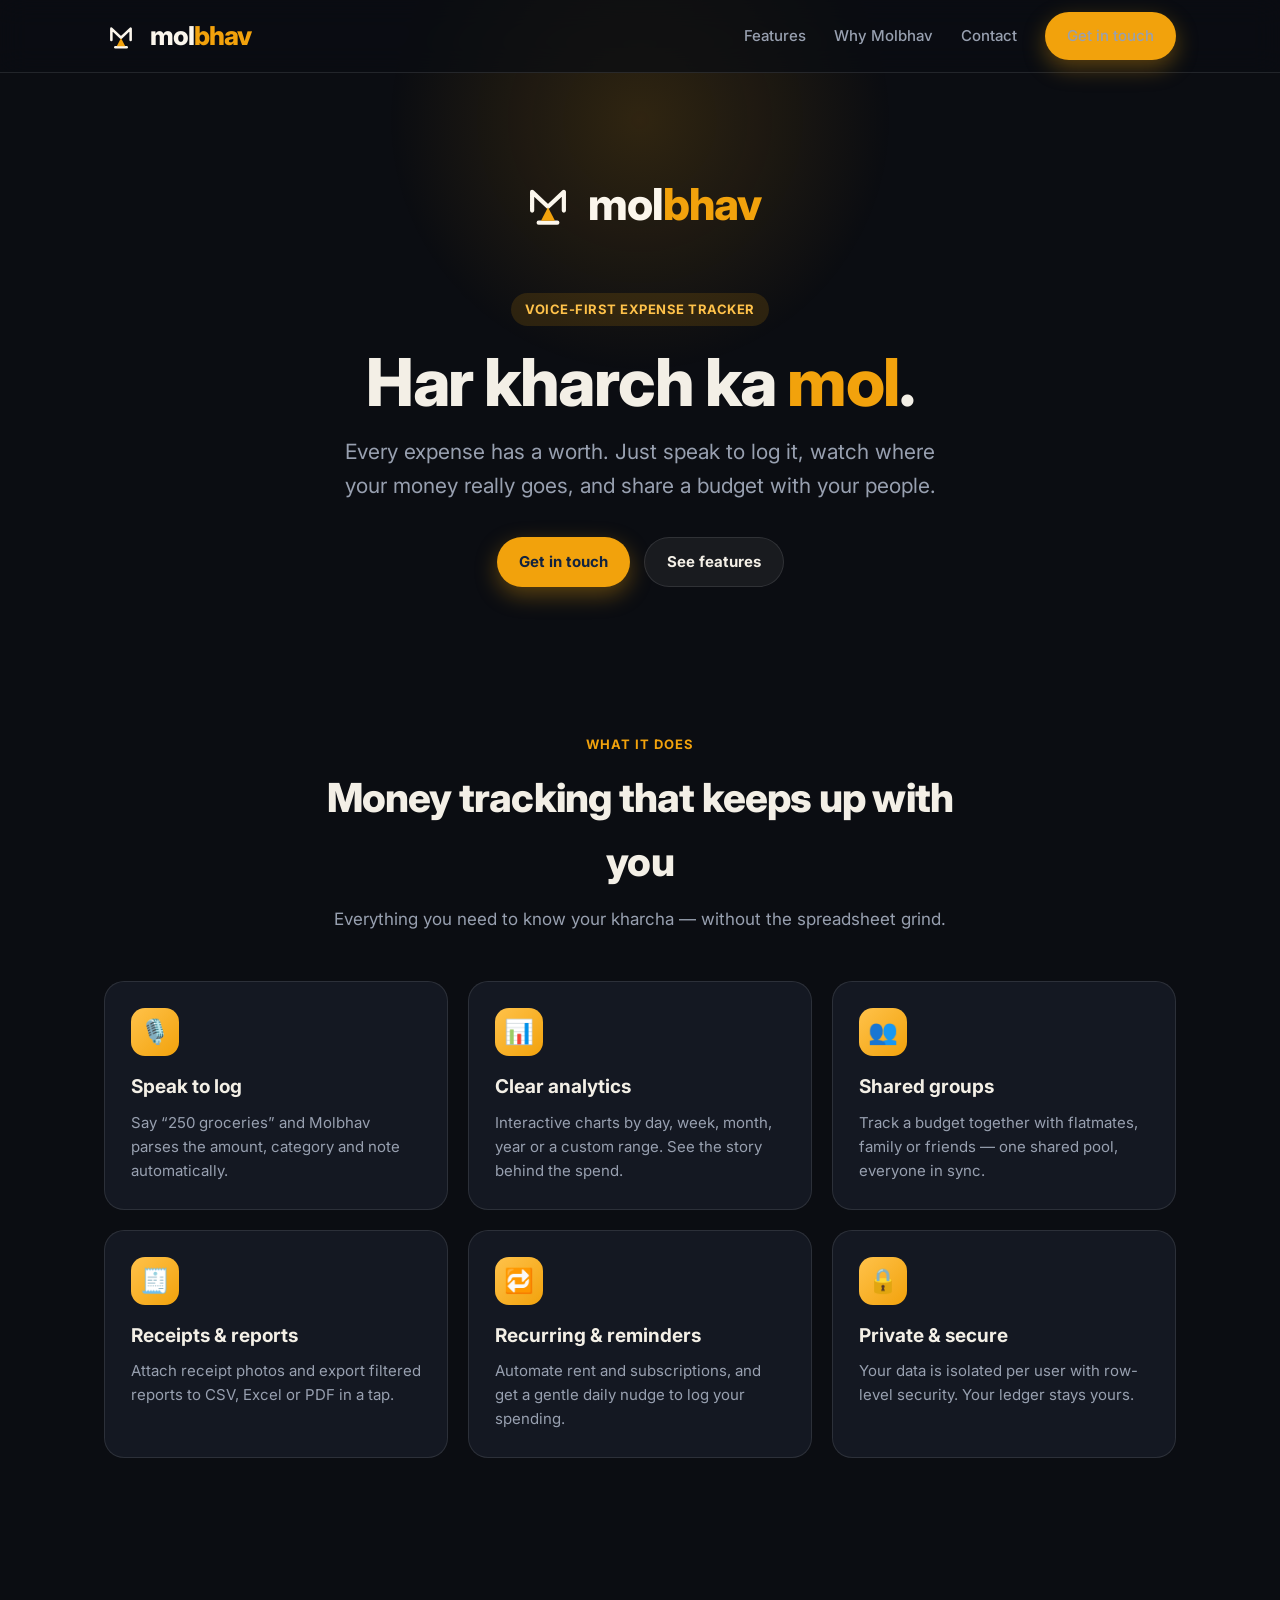
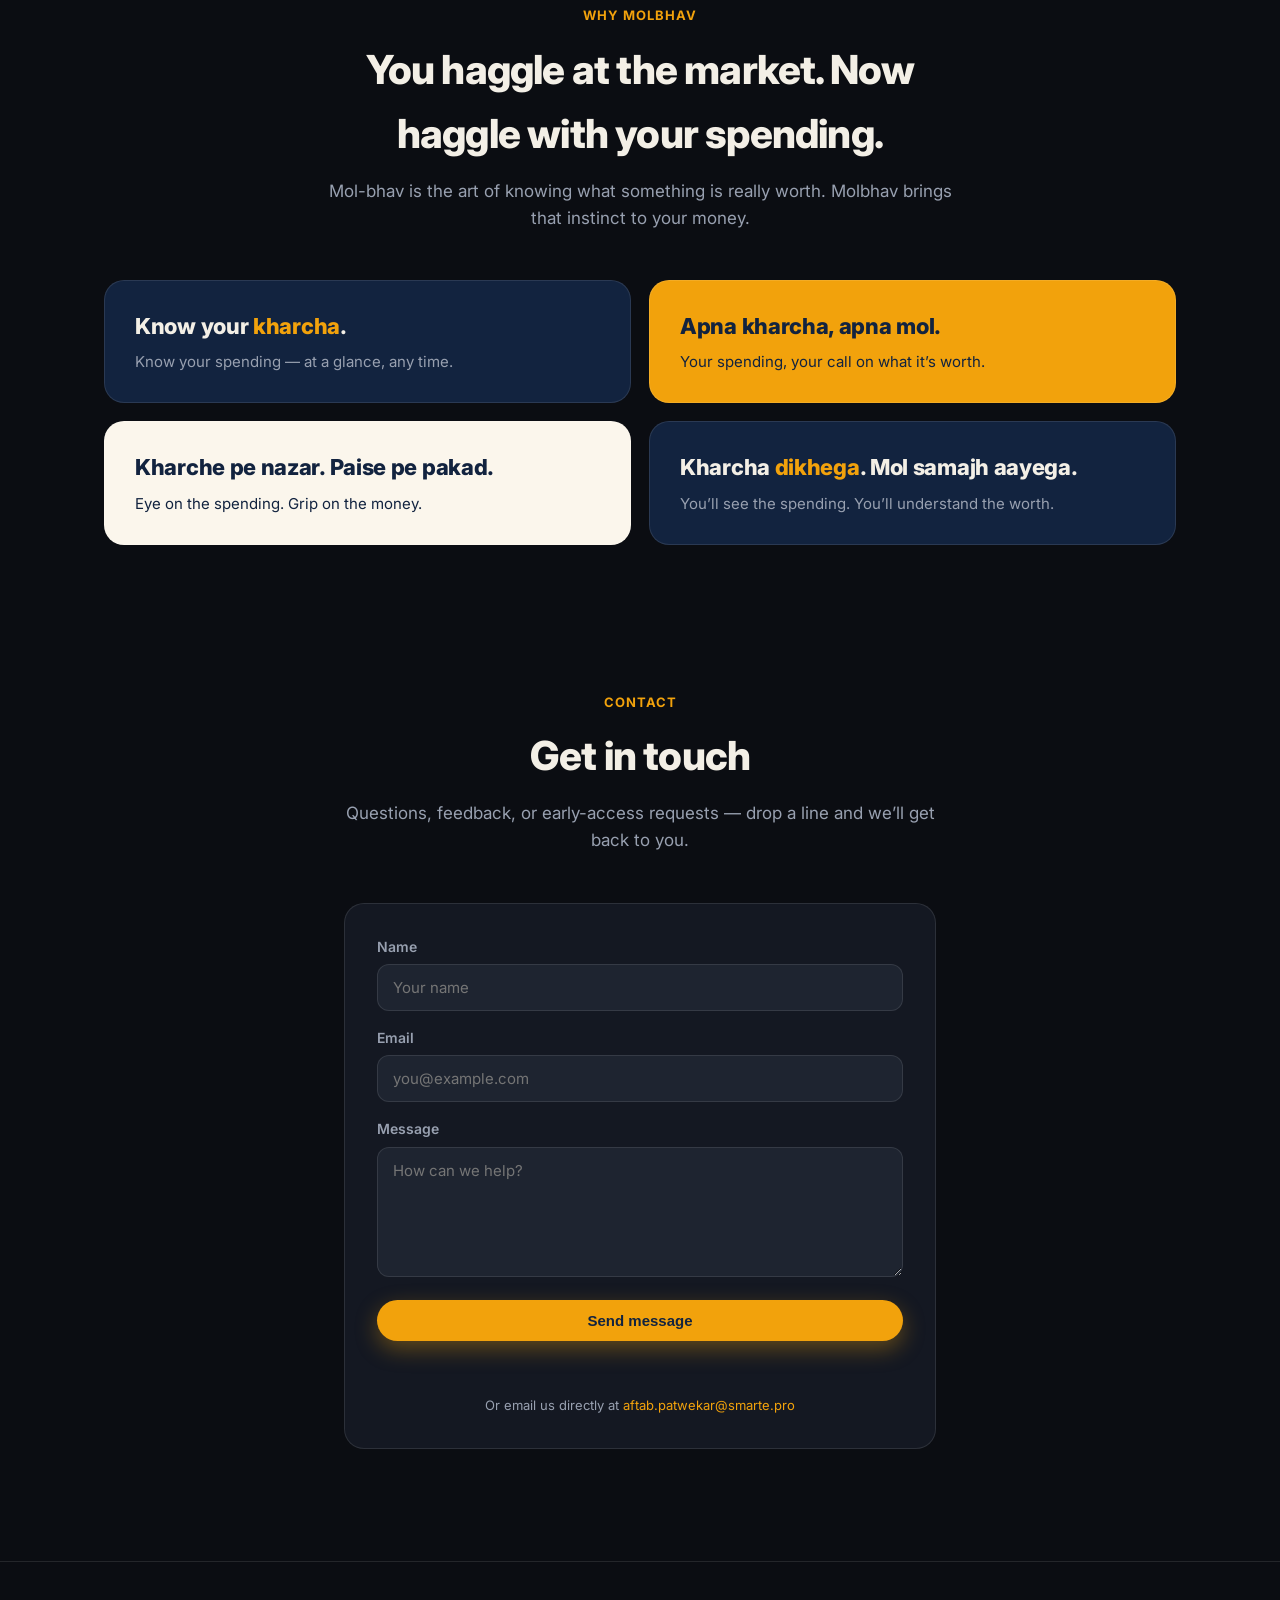
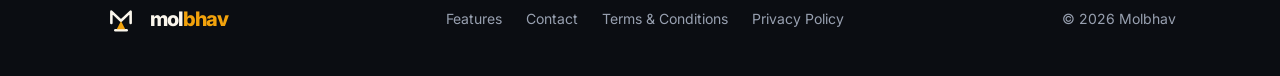
==== index.html @ b350a137 "Molbhav marketing site: landing, terms, privacy, contact form Static HTML/CSS/JS matching the app's " ====
<!DOCTYPE html>
<html lang="en">
<head>
  <meta charset="UTF-8" />
  <meta name="viewport" content="width=device-width, initial-scale=1.0" />
  <title>Molbhav — Har kharch ka mol</title>
  <meta name="description" content="Molbhav is a voice-first expense tracker. Log spending by speaking, see where your money goes, share budgets with your people. Har kharch ka mol." />
  <meta property="og:title" content="Molbhav — Har kharch ka mol" />
  <meta property="og:description" content="A voice-first expense tracker. Every expense has a worth." />
  <meta property="og:type" content="website" />
  <link rel="icon" type="image/png" href="assets/favicon.png" />
  <link rel="preconnect" href="https://fonts.googleapis.com" />
  <link rel="preconnect" href="https://fonts.gstatic.com" crossorigin />
  <link href="https://fonts.googleapis.com/css2?family=Inter:wght@400;500;600;700;800&display=swap" rel="stylesheet" />
  <link rel="stylesheet" href="assets/styles.css" />
</head>
<body>
  <!-- NAV -->
  <header class="nav">
    <div class="container nav-inner">
      <a class="brand" href="#top" aria-label="Molbhav home">
        <svg viewBox="0 0 120 120" xmlns="http://www.w3.org/2000/svg" aria-hidden="true">
          <g fill="none" stroke="#FBF6EC" stroke-width="9" stroke-linecap="round" stroke-linejoin="round">
            <path d="M26 74 L26 34 L60 66 L94 34 L94 74" />
            <path d="M40 100 L80 100" />
          </g>
          <path d="M60 67 L75 96 L45 96 Z" fill="#F2A20C" />
        </svg>
        <span class="wordmark"><span class="mol">mol</span><span class="bhav">bhav</span></span>
      </a>
      <nav class="nav-links">
        <a href="#features">Features</a>
        <a href="#why">Why Molbhav</a>
        <a href="#contact">Contact</a>
        <a class="btn btn-primary" href="#contact">Get in touch</a>
      </nav>
    </div>
  </header>

  <span id="top"></span>

  <!-- HERO -->
  <section class="hero">
    <div class="container">
      <div class="brand">
        <svg viewBox="0 0 120 120" xmlns="http://www.w3.org/2000/svg" aria-hidden="true">
          <g fill="none" stroke="#FBF6EC" stroke-width="9" stroke-linecap="round" stroke-linejoin="round">
            <path d="M26 74 L26 34 L60 66 L94 34 L94 74" />
            <path d="M40 100 L80 100" />
          </g>
          <path d="M60 67 L75 96 L45 96 Z" fill="#F2A20C" />
        </svg>
        <span class="wordmark"><span class="mol">mol</span><span class="bhav">bhav</span></span>
      </div>
      <div style="height:26px"></div>
      <span class="eyebrow">VOICE-FIRST EXPENSE TRACKER</span>
      <h1 class="tagline">Har kharch ka <span class="accent">mol</span>.</h1>
      <p class="sub">Every expense has a worth. Just speak to log it, watch where your money really goes, and share a budget with your people.</p>
      <div class="hero-cta">
        <a class="btn btn-primary" href="#contact">Get in touch</a>
        <a class="btn btn-ghost" href="#features">See features</a>
      </div>
    </div>
  </section>

  <!-- FEATURES -->
  <section id="features">
    <div class="container">
      <div class="section-head">
        <span class="kicker">What it does</span>
        <h2>Money tracking that keeps up with you</h2>
        <p>Everything you need to know your kharcha — without the spreadsheet grind.</p>
      </div>
      <div class="grid">
        <div class="card">
          <div class="ic">🎙️</div>
          <h3>Speak to log</h3>
          <p>Say “250 groceries” and Molbhav parses the amount, category and note automatically.</p>
        </div>
        <div class="card">
          <div class="ic">📊</div>
          <h3>Clear analytics</h3>
          <p>Interactive charts by day, week, month, year or a custom range. See the story behind the spend.</p>
        </div>
        <div class="card">
          <div class="ic">👥</div>
          <h3>Shared groups</h3>
          <p>Track a budget together with flatmates, family or friends — one shared pool, everyone in sync.</p>
        </div>
        <div class="card">
          <div class="ic">🧾</div>
          <h3>Receipts &amp; reports</h3>
          <p>Attach receipt photos and export filtered reports to CSV, Excel or PDF in a tap.</p>
        </div>
        <div class="card">
          <div class="ic">🔁</div>
          <h3>Recurring &amp; reminders</h3>
          <p>Automate rent and subscriptions, and get a gentle daily nudge to log your spending.</p>
        </div>
        <div class="card">
          <div class="ic">🔒</div>
          <h3>Private &amp; secure</h3>
          <p>Your data is isolated per user with row-level security. Your ledger stays yours.</p>
        </div>
      </div>
    </div>
  </section>

  <!-- WHY / TAGLINES -->
  <section id="why">
    <div class="container">
      <div class="section-head">
        <span class="kicker">Why Molbhav</span>
        <h2>You haggle at the market. Now haggle with your spending.</h2>
        <p>Mol-bhav is the art of knowing what something is really worth. Molbhav brings that instinct to your money.</p>
      </div>
      <div class="taglines">
        <div class="tag ink">
          <h3>Know your <span class="accent">kharcha</span>.</h3>
          <p>Know your spending — at a glance, any time.</p>
        </div>
        <div class="tag gold">
          <h3>Apna kharcha, apna mol.</h3>
          <p>Your spending, your call on what it’s worth.</p>
        </div>
        <div class="tag cream">
          <h3>Kharche pe nazar. Paise pe pakad.</h3>
          <p>Eye on the spending. Grip on the money.</p>
        </div>
        <div class="tag ink">
          <h3>Kharcha <span class="accent">dikhega</span>. Mol samajh aayega.</h3>
          <p>You’ll see the spending. You’ll understand the worth.</p>
        </div>
      </div>
    </div>
  </section>

  <!-- CONTACT -->
  <section id="contact">
    <div class="container contact-wrap">
      <div class="section-head">
        <span class="kicker">Contact</span>
        <h2>Get in touch</h2>
        <p>Questions, feedback, or early-access requests — drop a line and we’ll get back to you.</p>
      </div>
      <form class="contact" id="contactForm">
        <!-- Web3Forms: replace the access_key below with your own (see README). -->
        <input type="hidden" name="access_key" value="YOUR_WEB3FORMS_ACCESS_KEY" />
        <input type="hidden" name="subject" value="New message from the Molbhav website" />
        <input type="hidden" name="from_name" value="Molbhav website" />
        <input type="checkbox" name="botcheck" class="hp" tabindex="-1" autocomplete="off" />
        <div class="field">
          <label for="name">Name</label>
          <input id="name" name="name" type="text" required placeholder="Your name" />
        </div>
        <div class="field">
          <label for="email">Email</label>
          <input id="email" name="email" type="email" required placeholder="you@example.com" />
        </div>
        <div class="field">
          <label for="message">Message</label>
          <textarea id="message" name="message" required placeholder="How can we help?"></textarea>
        </div>
        <button type="submit" class="btn btn-primary" id="submitBtn">Send message</button>
        <div class="form-status" id="formStatus" role="status" aria-live="polite"></div>
        <p class="form-note">Or email us directly at
          <a class="accent" href="mailto:aftab.patwekar@smarte.pro">aftab.patwekar@smarte.pro</a>
        </p>
      </form>
    </div>
  </section>

  <!-- FOOTER -->
  <footer class="site">
    <div class="container footer-inner">
      <a class="brand" href="#top">
        <svg viewBox="0 0 120 120" xmlns="http://www.w3.org/2000/svg" width="26" height="26" aria-hidden="true">
          <g fill="none" stroke="#FBF6EC" stroke-width="9" stroke-linecap="round" stroke-linejoin="round">
            <path d="M26 74 L26 34 L60 66 L94 34 L94 74" />
            <path d="M40 100 L80 100" />
          </g>
          <path d="M60 67 L75 96 L45 96 Z" fill="#F2A20C" />
        </svg>
        <span class="wordmark" style="font-size:20px"><span class="mol">mol</span><span class="bhav">bhav</span></span>
      </a>
      <div class="footer-links">
        <a href="index.html#features">Features</a>
        <a href="index.html#contact">Contact</a>
        <a href="terms.html">Terms &amp; Conditions</a>
        <a href="privacy.html">Privacy Policy</a>
      </div>
      <div class="footer-copy">© <span id="year"></span> Molbhav</div>
    </div>
  </footer>

  <script>
    document.getElementById('year').textContent = new Date().getFullYear();

    const form = document.getElementById('contactForm');
    const statusEl = document.getElementById('formStatus');
    const btn = document.getElementById('submitBtn');

    form.addEventListener('submit', async (e) => {
      e.preventDefault();
      const key = form.access_key.value;
      if (!key || key === 'YOUR_WEB3FORMS_ACCESS_KEY') {
        statusEl.textContent = 'Contact form not configured yet. Please email us directly.';
        statusEl.className = 'form-status err';
        return;
      }
      statusEl.textContent = 'Sending…';
      statusEl.className = 'form-status';
      btn.disabled = true;
      try {
        const res = await fetch('https://api.web3forms.com/submit', {
          method: 'POST',
          headers: { 'Accept': 'application/json' },
          body: new FormData(form),
        });
        const data = await res.json();
        if (data.success) {
          statusEl.textContent = 'Thanks! Your message has been sent.';
          statusEl.className = 'form-status ok';
          form.reset();
        } else {
          throw new Error(data.message || 'Failed');
        }
      } catch (err) {
        statusEl.textContent = 'Something went wrong. Please email us directly.';
        statusEl.className = 'form-status err';
      } finally {
        btn.disabled = false;
      }
    });
  </script>
</body>
</html>
---- assets/styles.css ----
/* ============================================================
   Molbhav — website styles
   Brand: Bazaar Ink · Marigold · Chuna Cream · Sindoor · Inter
   ============================================================ */
:root {
  --ink: #12233F;
  --ink-light: #24406B;
  --marigold: #F2A20C;
  --marigold-light: #FFC24A;
  --cream: #FBF6EC;
  --sindoor: #C1502E;

  --bg: #0B0D12;          /* near-black app background */
  --surface: #141822;     /* cards */
  --surface-2: #1E2430;
  --text: #F3EFE6;        /* warm off-white */
  --muted: #98A0B0;
  --border: rgba(255, 255, 255, 0.10);
  --radius: 20px;
  --radius-sm: 12px;
  --maxw: 1120px;
  --shadow: 0 20px 50px rgba(0, 0, 0, 0.45);
  font-family: 'Inter', system-ui, -apple-system, 'Segoe UI', sans-serif;
}

* { box-sizing: border-box; margin: 0; padding: 0; }
html { scroll-behavior: smooth; }
body {
  background: var(--bg);
  color: var(--text);
  line-height: 1.6;
  -webkit-font-smoothing: antialiased;
  overflow-x: hidden;
}
a { color: inherit; text-decoration: none; }
img { max-width: 100%; display: block; }

.container { width: 100%; max-width: var(--maxw); margin: 0 auto; padding: 0 24px; }
.accent { color: var(--marigold); }
.muted { color: var(--muted); }

/* ---- soft brand glow background ---- */
body::before {
  content: "";
  position: fixed;
  top: -240px; left: 50%;
  transform: translateX(-50%);
  width: 720px; height: 720px;
  background: radial-gradient(closest-side, rgba(242, 162, 12, 0.16), transparent 70%);
  pointer-events: none; z-index: 0;
}

/* ---- logo / wordmark ---- */
.brand { display: inline-flex; align-items: center; gap: 12px; }
.brand svg { width: 34px; height: 34px; }
.wordmark { font-size: 26px; font-weight: 800; letter-spacing: -1px; }
.wordmark .mol { color: var(--cream); }
.wordmark .bhav { color: var(--marigold); }

/* ---- nav ---- */
header.nav {
  position: sticky; top: 0; z-index: 50;
  backdrop-filter: blur(14px);
  background: rgba(11, 13, 18, 0.72);
  border-bottom: 1px solid var(--border);
}
.nav-inner { display: flex; align-items: center; justify-content: space-between; height: 72px; }
.nav-links { display: flex; align-items: center; gap: 28px; }
.nav-links a { color: var(--muted); font-weight: 500; font-size: 15px; transition: color .2s; }
.nav-links a:hover { color: var(--text); }

/* ---- buttons ---- */
.btn {
  display: inline-flex; align-items: center; justify-content: center; gap: 8px;
  padding: 12px 22px; border-radius: 999px; font-weight: 700; font-size: 15px;
  border: none; cursor: pointer; transition: transform .15s, box-shadow .2s, opacity .2s;
}
.btn-primary { background: var(--marigold); color: var(--ink); box-shadow: 0 8px 22px rgba(242,162,12,.35); }
.btn-primary:hover { transform: translateY(-2px); box-shadow: 0 12px 28px rgba(242,162,12,.45); }
.btn-ghost { background: rgba(255,255,255,.06); color: var(--text); border: 1px solid var(--border); }
.btn-ghost:hover { background: rgba(255,255,255,.12); }

/* ---- hero ---- */
.hero { position: relative; z-index: 1; padding: 96px 0 72px; text-align: center; }
.hero .brand { margin-bottom: 28px; }
.hero .brand svg { width: 56px; height: 56px; }
.hero .wordmark { font-size: 44px; }
.eyebrow {
  display: inline-block; padding: 6px 14px; border-radius: 999px;
  background: rgba(242,162,12,.14); color: var(--marigold-light);
  font-size: 13px; font-weight: 700; letter-spacing: .5px; margin-bottom: 22px;
}
h1.tagline {
  font-size: clamp(38px, 7vw, 66px); font-weight: 800; letter-spacing: -1.5px;
  line-height: 1.05; margin-bottom: 18px;
}
h1.tagline .accent { color: var(--marigold); }
.hero p.sub { font-size: clamp(17px, 2.4vw, 21px); color: var(--muted); max-width: 620px; margin: 0 auto 34px; }
.hero-cta { display: flex; gap: 14px; justify-content: center; flex-wrap: wrap; }

/* ---- section scaffolding ---- */
section { position: relative; z-index: 1; padding: 72px 0; }
.section-head { text-align: center; max-width: 640px; margin: 0 auto 48px; }
.section-head .kicker { color: var(--marigold); font-weight: 700; letter-spacing: 1px; font-size: 13px; text-transform: uppercase; }
.section-head h2 { font-size: clamp(28px, 4.4vw, 40px); font-weight: 800; letter-spacing: -.8px; margin: 10px 0 12px; }
.section-head p { color: var(--muted); font-size: 17px; }

/* ---- feature grid ---- */
.grid { display: grid; gap: 20px; grid-template-columns: repeat(3, 1fr); }
.card {
  background: var(--surface); border: 1px solid var(--border); border-radius: var(--radius);
  padding: 26px; transition: transform .18s, border-color .2s;
}
.card:hover { transform: translateY(-4px); border-color: rgba(242,162,12,.4); }
.card .ic {
  width: 48px; height: 48px; border-radius: 14px; display: grid; place-items: center;
  font-size: 24px; margin-bottom: 16px;
  background: linear-gradient(135deg, var(--marigold-light), var(--marigold));
}
.card h3 { font-size: 19px; font-weight: 700; margin-bottom: 8px; }
.card p { color: var(--muted); font-size: 15px; }

/* ---- taglines strip ---- */
.taglines { display: grid; gap: 18px; grid-template-columns: repeat(2, 1fr); }
.tag {
  border-radius: var(--radius); padding: 28px 30px; border: 1px solid var(--border);
}
.tag.ink { background: var(--ink); }
.tag.cream { background: var(--cream); color: var(--ink); }
.tag.gold { background: var(--marigold); color: var(--ink); }
.tag h3 { font-size: 22px; font-weight: 800; letter-spacing: -.3px; }
.tag h3 .accent { color: var(--marigold); }
.tag.gold h3, .tag.gold p, .tag.cream p { color: var(--ink); }
.tag p { margin-top: 6px; font-size: 15px; color: var(--muted); }

/* ---- contact ---- */
.contact-wrap { max-width: 640px; margin: 0 auto; }
form.contact {
  background: var(--surface); border: 1px solid var(--border); border-radius: var(--radius);
  padding: 32px; display: grid; gap: 16px;
}
.field label { display: block; font-size: 14px; font-weight: 600; margin-bottom: 6px; color: var(--muted); }
.field input, .field textarea {
  width: 100%; background: var(--surface-2); border: 1px solid var(--border);
  border-radius: var(--radius-sm); padding: 13px 15px; color: var(--text);
  font-family: inherit; font-size: 15px; transition: border-color .2s;
}
.field input:focus, .field textarea:focus { outline: none; border-color: var(--marigold); }
.field textarea { resize: vertical; min-height: 130px; }
.form-note { font-size: 13px; color: var(--muted); text-align: center; }
.form-status { text-align: center; font-weight: 600; min-height: 22px; }
.form-status.ok { color: var(--marigold-light); }
.form-status.err { color: var(--sindoor); }
.hp { position: absolute; left: -9999px; }

/* ---- legal pages ---- */
.legal { max-width: 820px; margin: 0 auto; padding: 56px 0 40px; }
.legal h1 { font-size: 38px; font-weight: 800; letter-spacing: -1px; margin-bottom: 6px; }
.legal .updated { color: var(--muted); font-size: 14px; margin-bottom: 32px; }
.legal h2 { font-size: 22px; font-weight: 700; margin: 34px 0 12px; }
.legal p, .legal li { color: #D6D2C8; font-size: 16px; margin-bottom: 12px; }
.legal ul { padding-left: 22px; margin-bottom: 12px; }
.legal a { color: var(--marigold-light); text-decoration: underline; }
.back-link { display: inline-flex; align-items: center; gap: 6px; color: var(--muted); font-weight: 600; margin-bottom: 24px; }
.back-link:hover { color: var(--text); }

/* ---- footer ---- */
footer.site {
  border-top: 1px solid var(--border); padding: 40px 0; margin-top: 40px;
  position: relative; z-index: 1;
}
.footer-inner { display: flex; align-items: center; justify-content: space-between; gap: 20px; flex-wrap: wrap; }
.footer-links { display: flex; gap: 24px; flex-wrap: wrap; }
.footer-links a { color: var(--muted); font-size: 14px; }
.footer-links a:hover { color: var(--text); }
.footer-copy { color: var(--muted); font-size: 14px; }

/* ---- responsive ---- */
@media (max-width: 860px) {
  .grid { grid-template-columns: 1fr 1fr; }
  .nav-links a:not(.btn) { display: none; }
}
@media (max-width: 560px) {
  .grid, .taglines { grid-template-columns: 1fr; }
  .hero { padding: 64px 0 48px; }
  section { padding: 56px 0; }
}
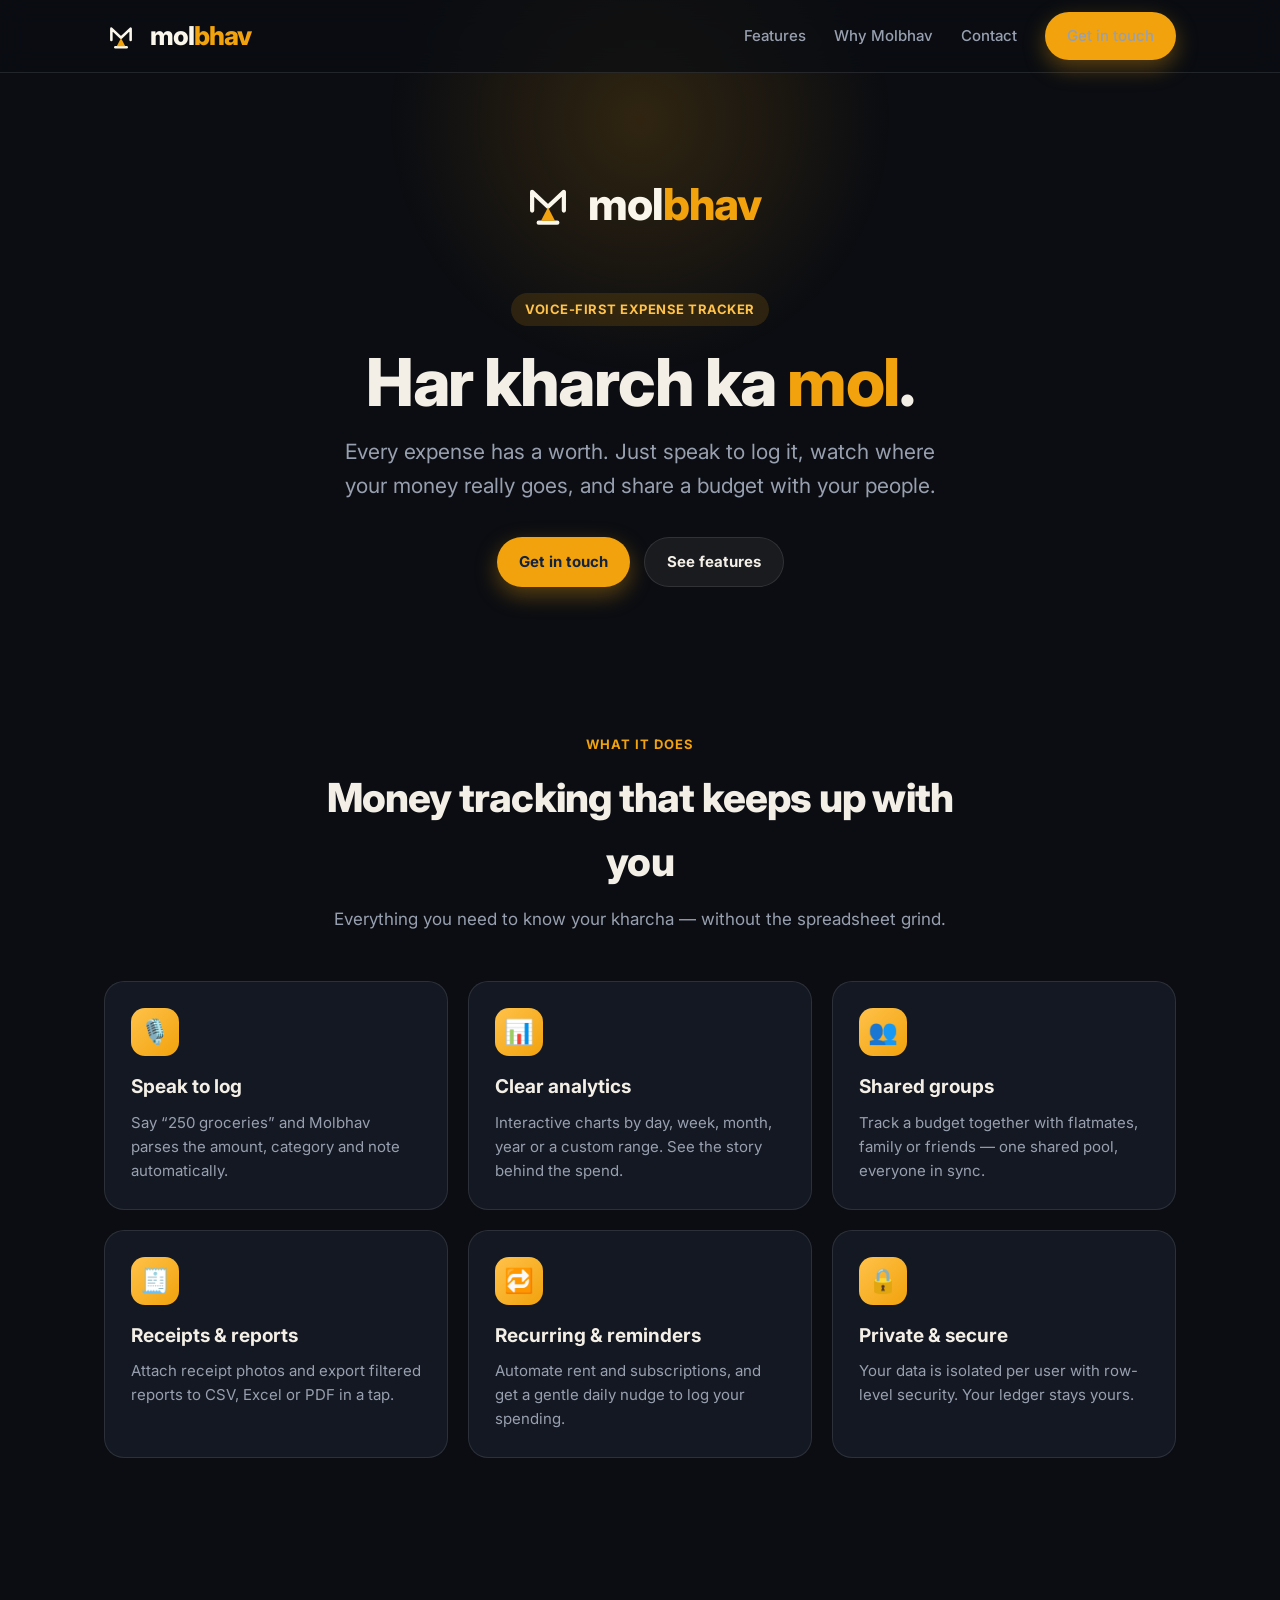
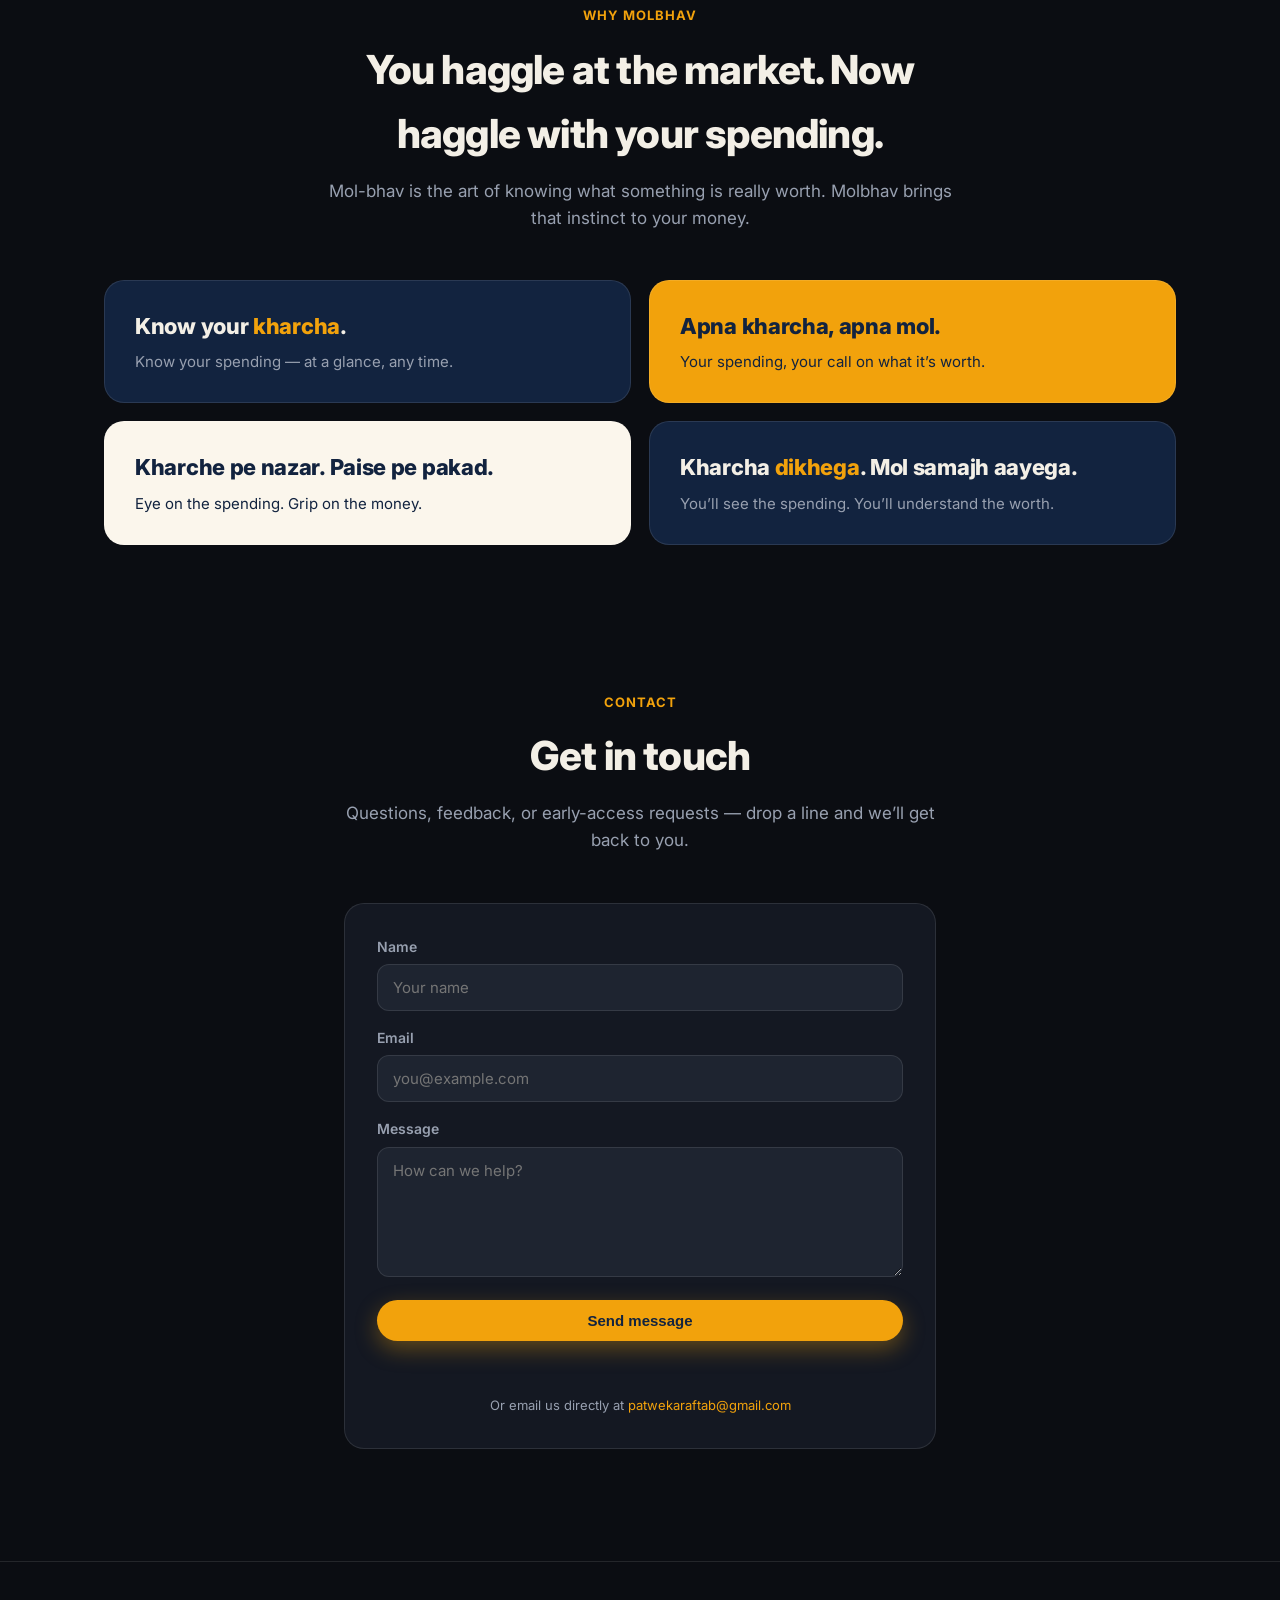
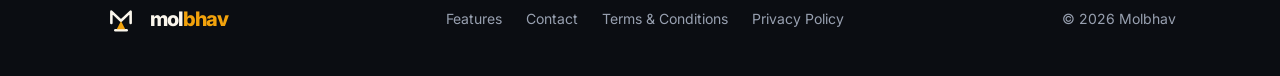
==== commit 922069c3: "Use personal contact email (patwekaraftab@gmail.com) Co-Authored-By: Claude Opus 4.8 <noreply@anthro" ====
--- a/index.html
+++ b/index.html
@@ -164,7 +164,7 @@
         <button type="submit" class="btn btn-primary" id="submitBtn">Send message</button>
         <div class="form-status" id="formStatus" role="status" aria-live="polite"></div>
         <p class="form-note">Or email us directly at
-          <a class="accent" href="mailto:aftab.patwekar@smarte.pro">aftab.patwekar@smarte.pro</a>
+          <a class="accent" href="mailto:patwekaraftab@gmail.com">patwekaraftab@gmail.com</a>
         </p>
       </form>
     </div>
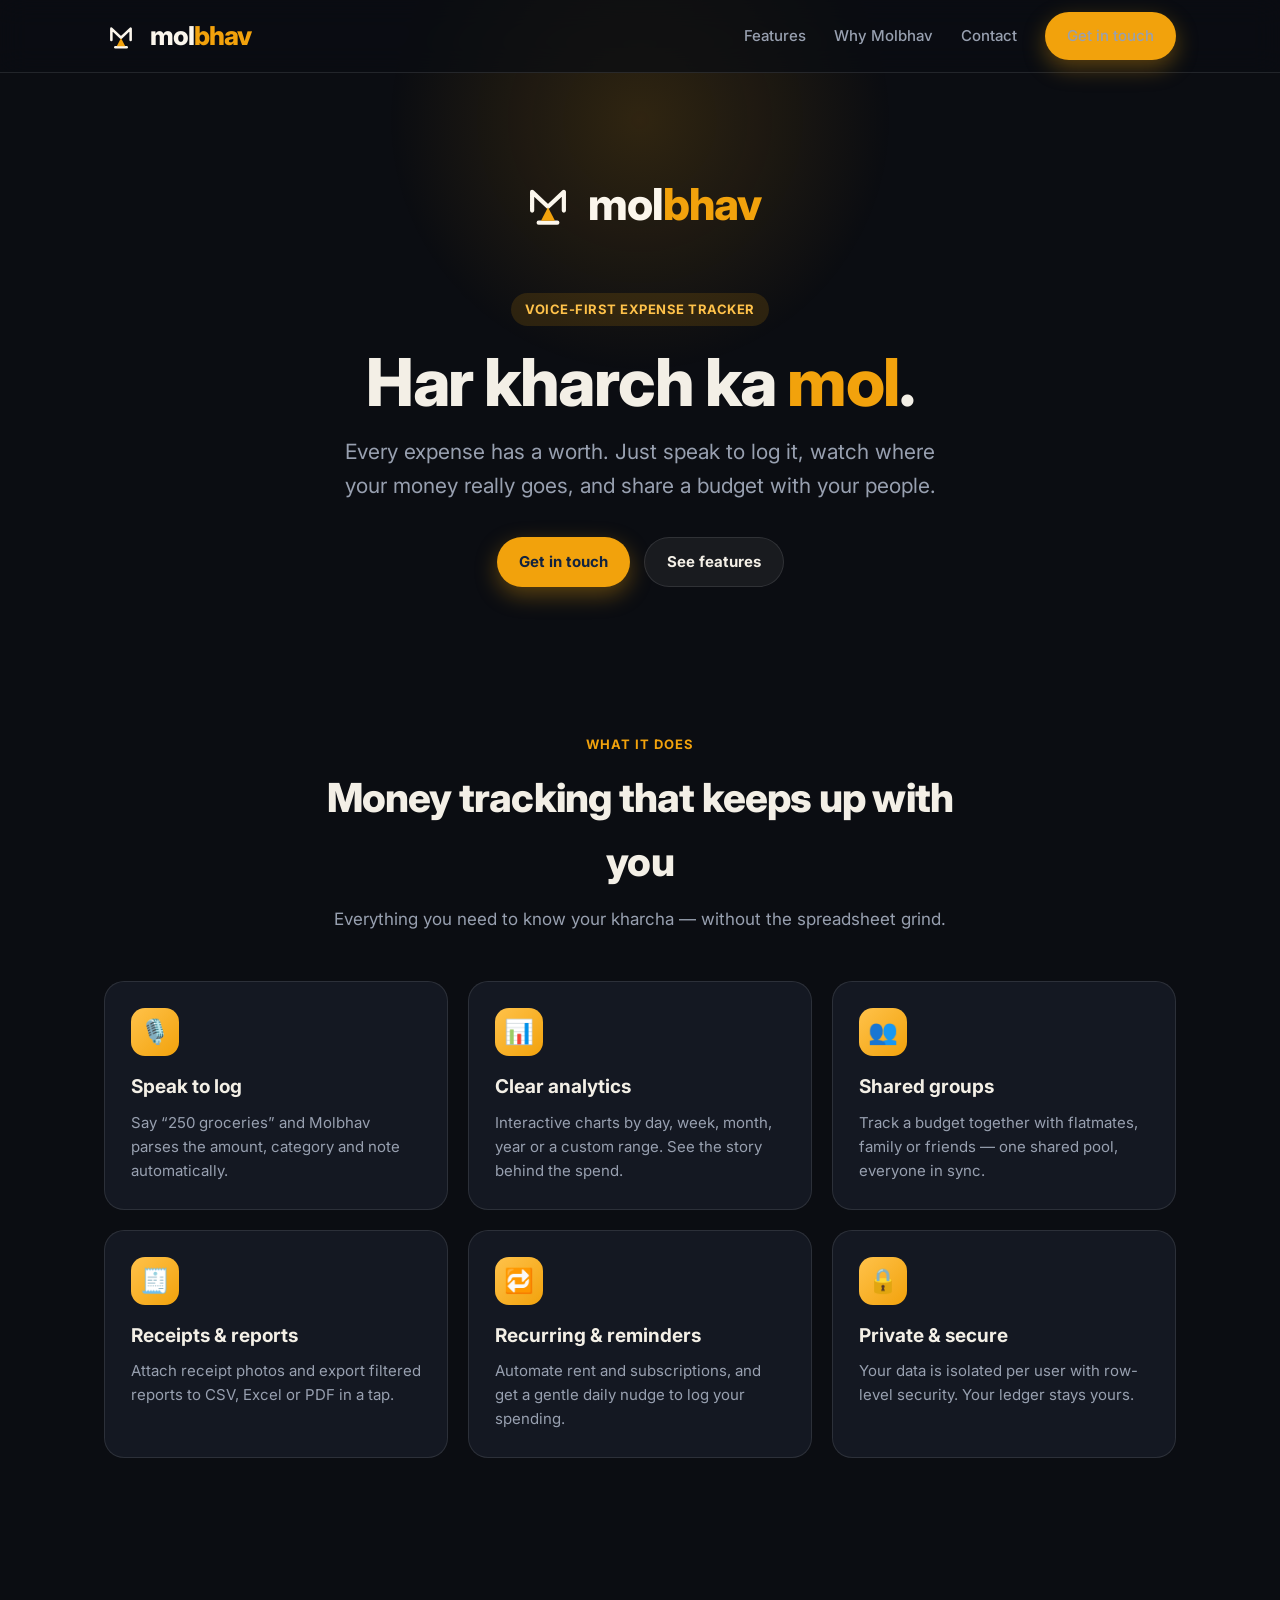
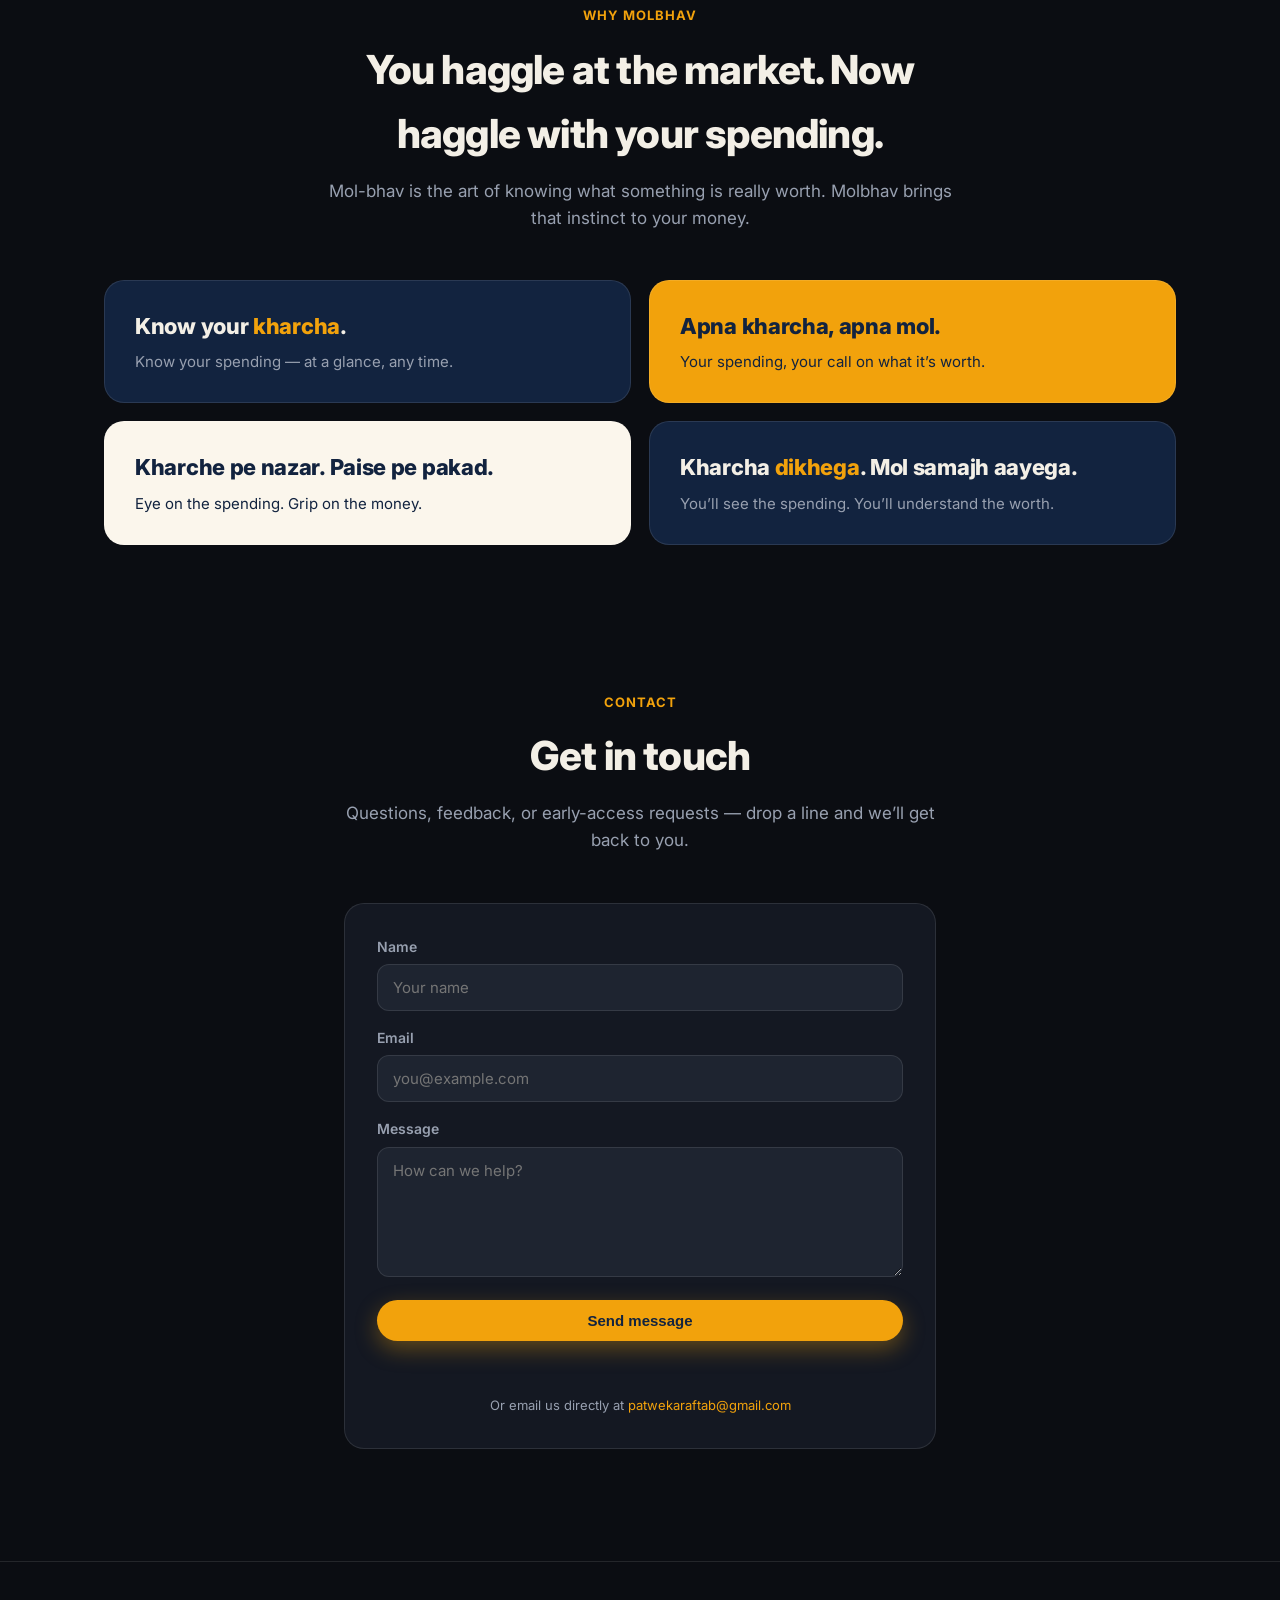
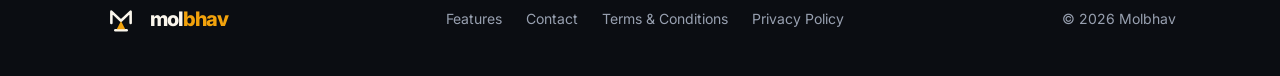
==== commit 8653a299: "Add Web3Forms access key (contact form live) Co-Authored-By: Claude Opus 4.8 <noreply@anthropic.com>" ====
--- a/index.html
+++ b/index.html
@@ -145,7 +145,7 @@
       </div>
       <form class="contact" id="contactForm">
         <!-- Web3Forms: replace the access_key below with your own (see README). -->
-        <input type="hidden" name="access_key" value="YOUR_WEB3FORMS_ACCESS_KEY" />
+        <input type="hidden" name="access_key" value="98bfb2ed-8d79-4544-a628-d7bb3f0c5946" />
         <input type="hidden" name="subject" value="New message from the Molbhav website" />
         <input type="hidden" name="from_name" value="Molbhav website" />
         <input type="checkbox" name="botcheck" class="hp" tabindex="-1" autocomplete="off" />
@@ -203,7 +203,7 @@
     form.addEventListener('submit', async (e) => {
       e.preventDefault();
       const key = form.access_key.value;
-      if (!key || key === 'YOUR_WEB3FORMS_ACCESS_KEY') {
+      if (!key || key === '98bfb2ed-8d79-4544-a628-d7bb3f0c5946') {
         statusEl.textContent = 'Contact form not configured yet. Please email us directly.';
         statusEl.className = 'form-status err';
         return;
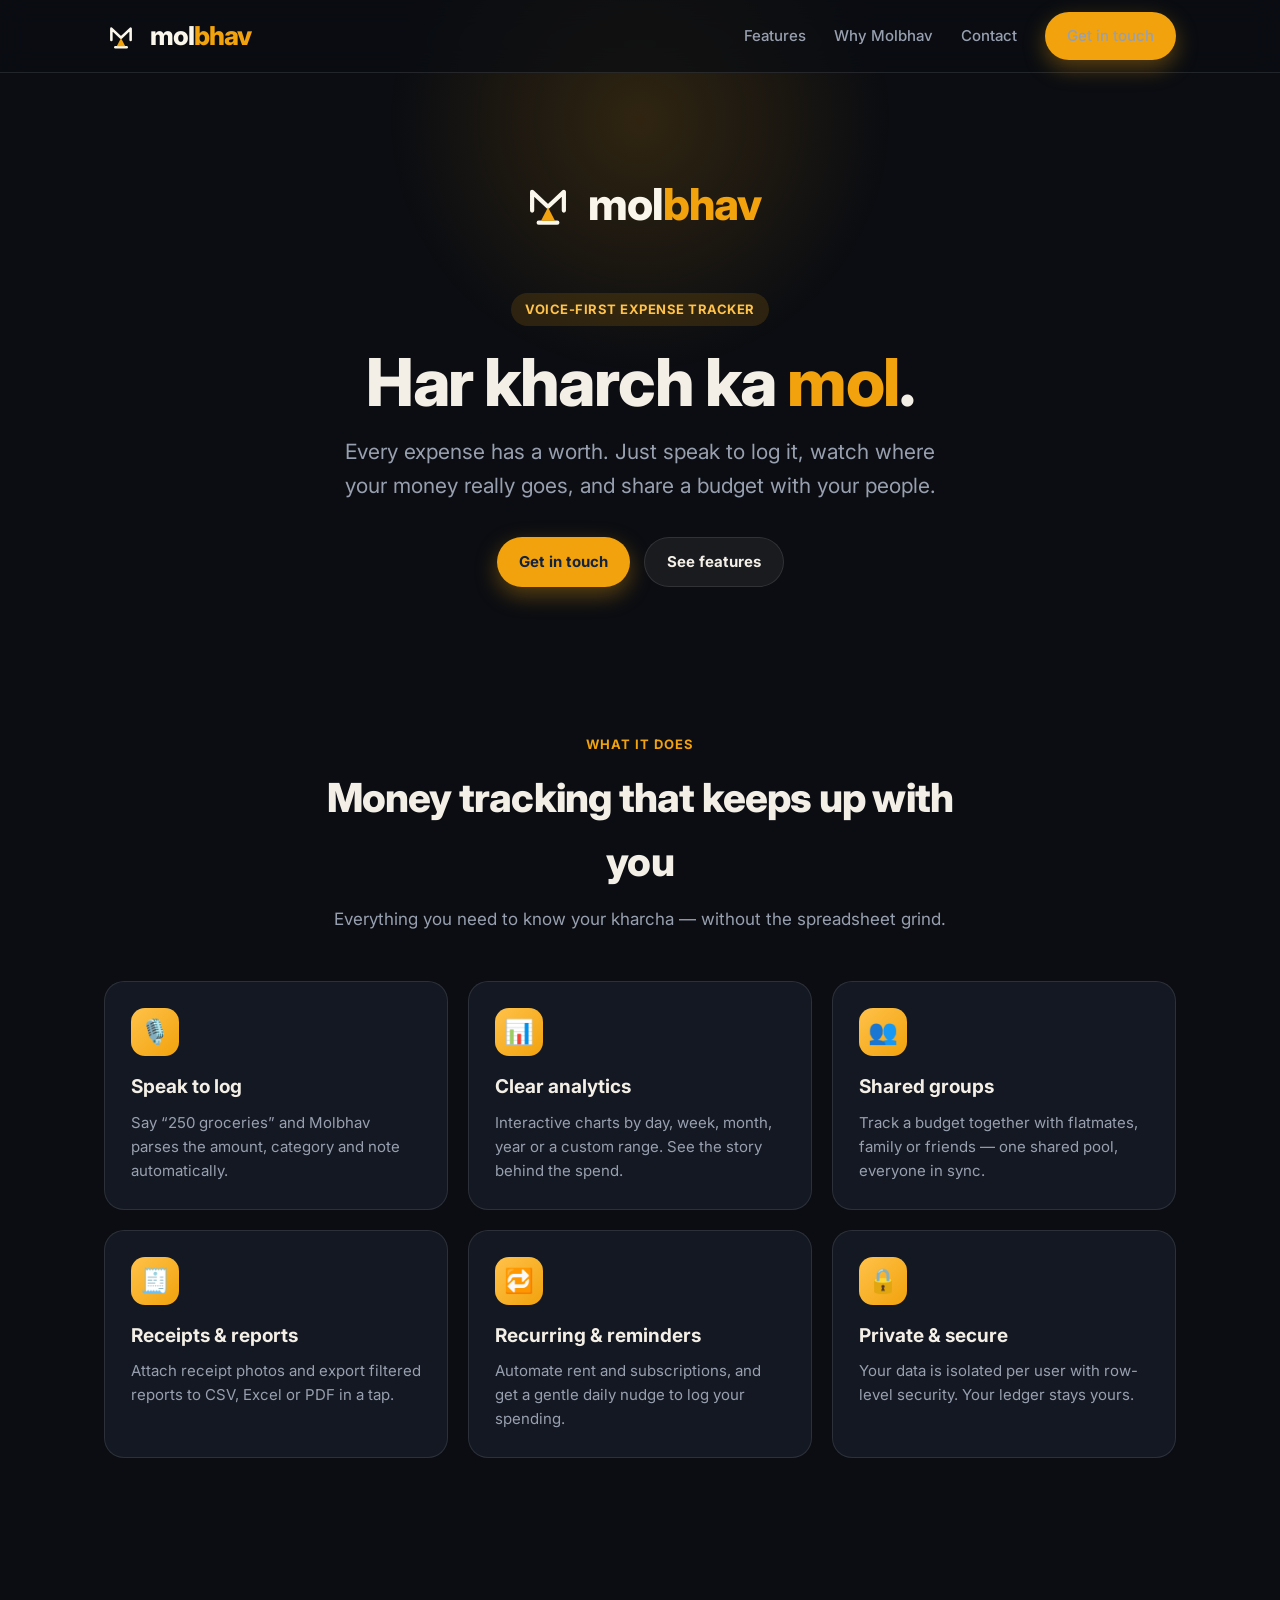
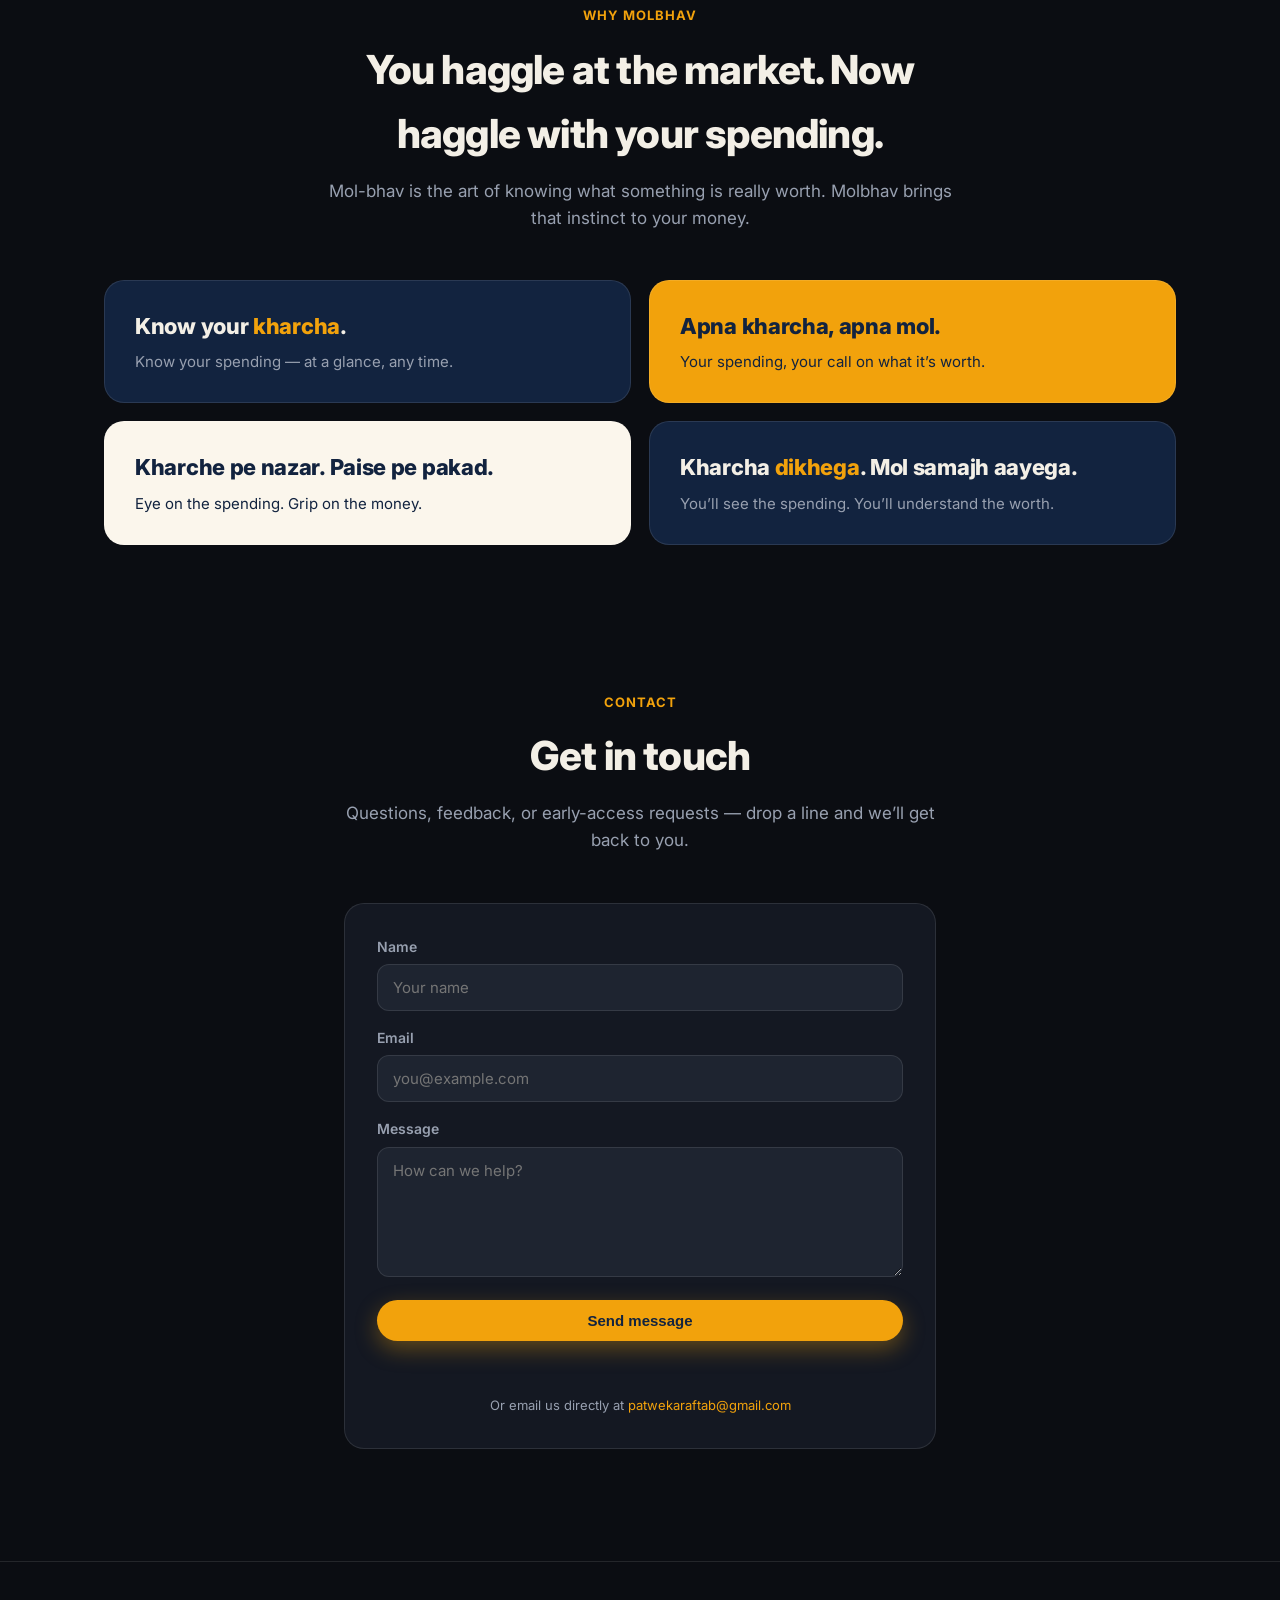
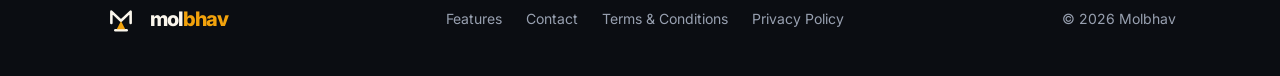
==== commit e88df70d: "Fix contact form: validate key by shape, not literal match A global find-replace of the placeholder " ====
--- a/index.html
+++ b/index.html
@@ -202,8 +202,10 @@
 
     form.addEventListener('submit', async (e) => {
       e.preventDefault();
-      const key = form.access_key.value;
-      if (!key || key === '98bfb2ed-8d79-4544-a628-d7bb3f0c5946') {
+      const key = form.access_key.value.trim();
+      // A valid Web3Forms access key is a UUID; anything else = not set up yet.
+      const configured = /^[0-9a-f]{8}-[0-9a-f]{4}-[0-9a-f]{4}-[0-9a-f]{4}-[0-9a-f]{12}$/i.test(key);
+      if (!configured) {
         statusEl.textContent = 'Contact form not configured yet. Please email us directly.';
         statusEl.className = 'form-status err';
         return;
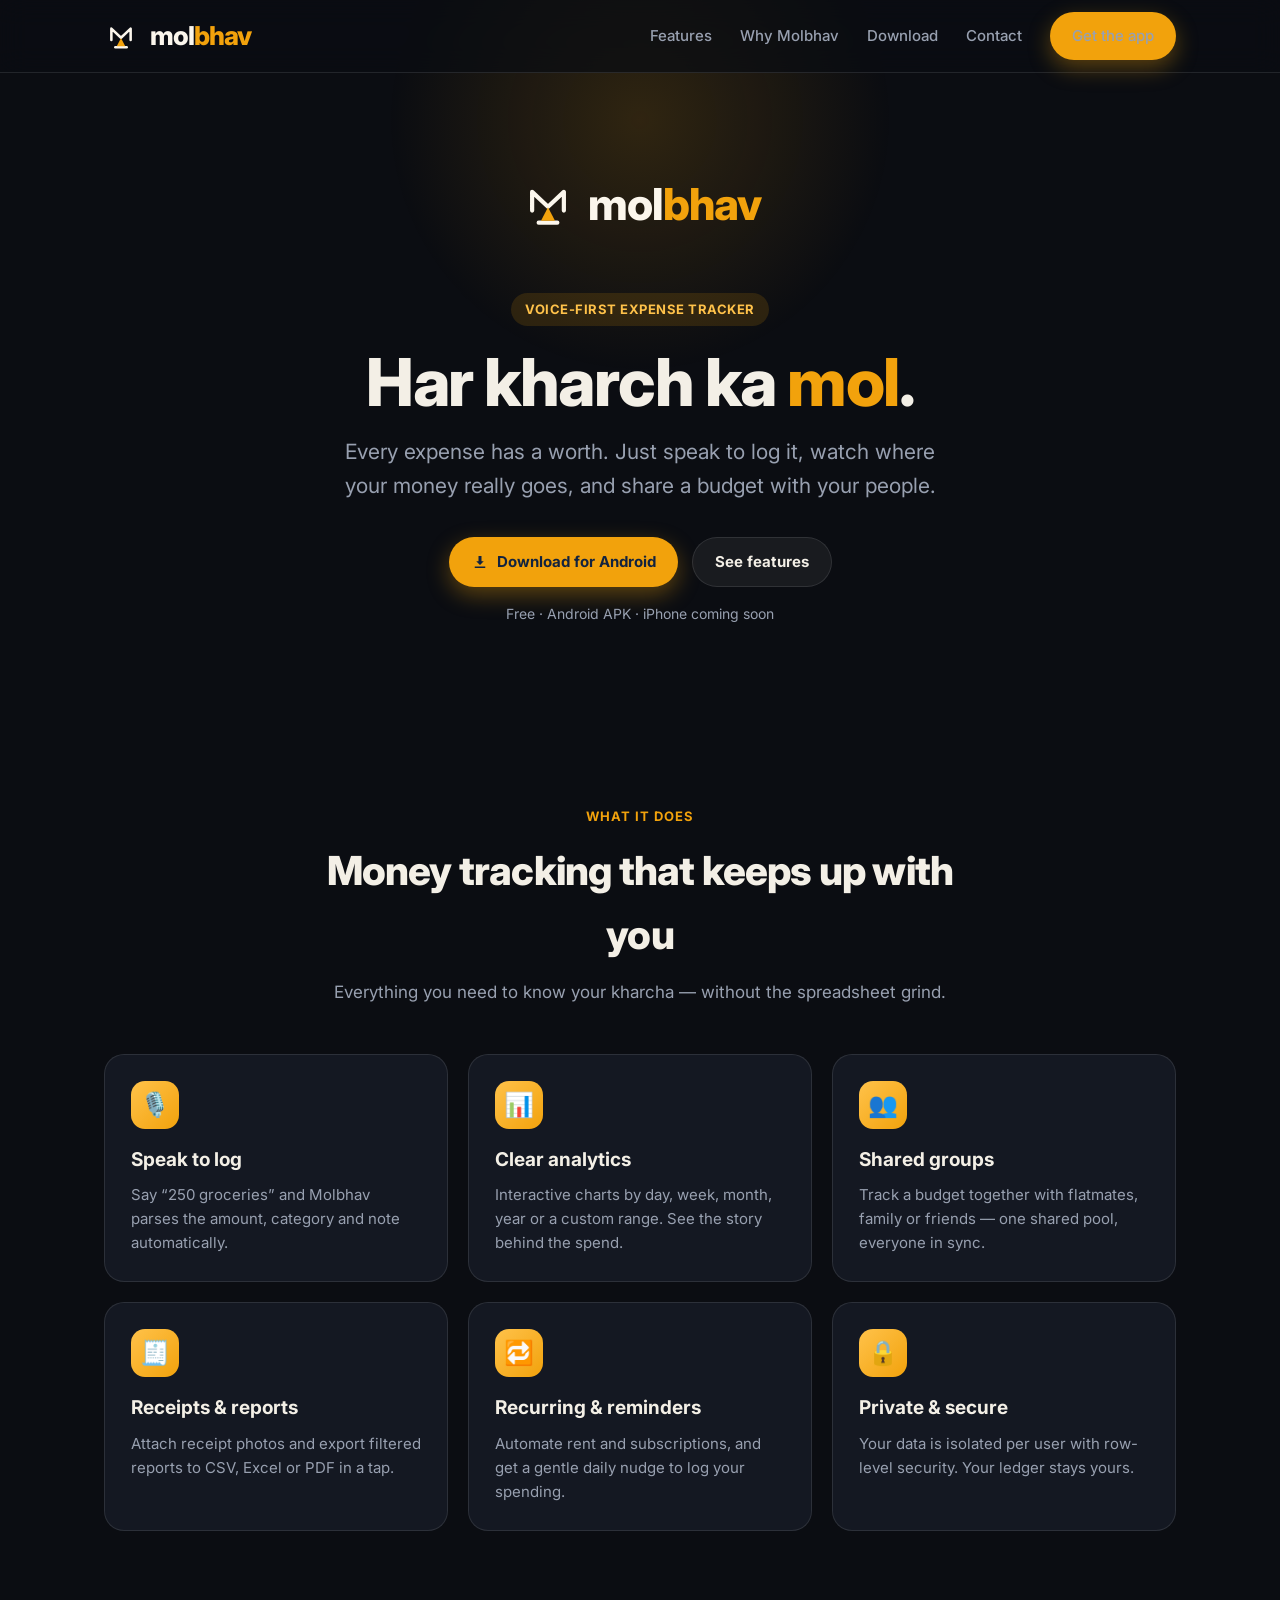
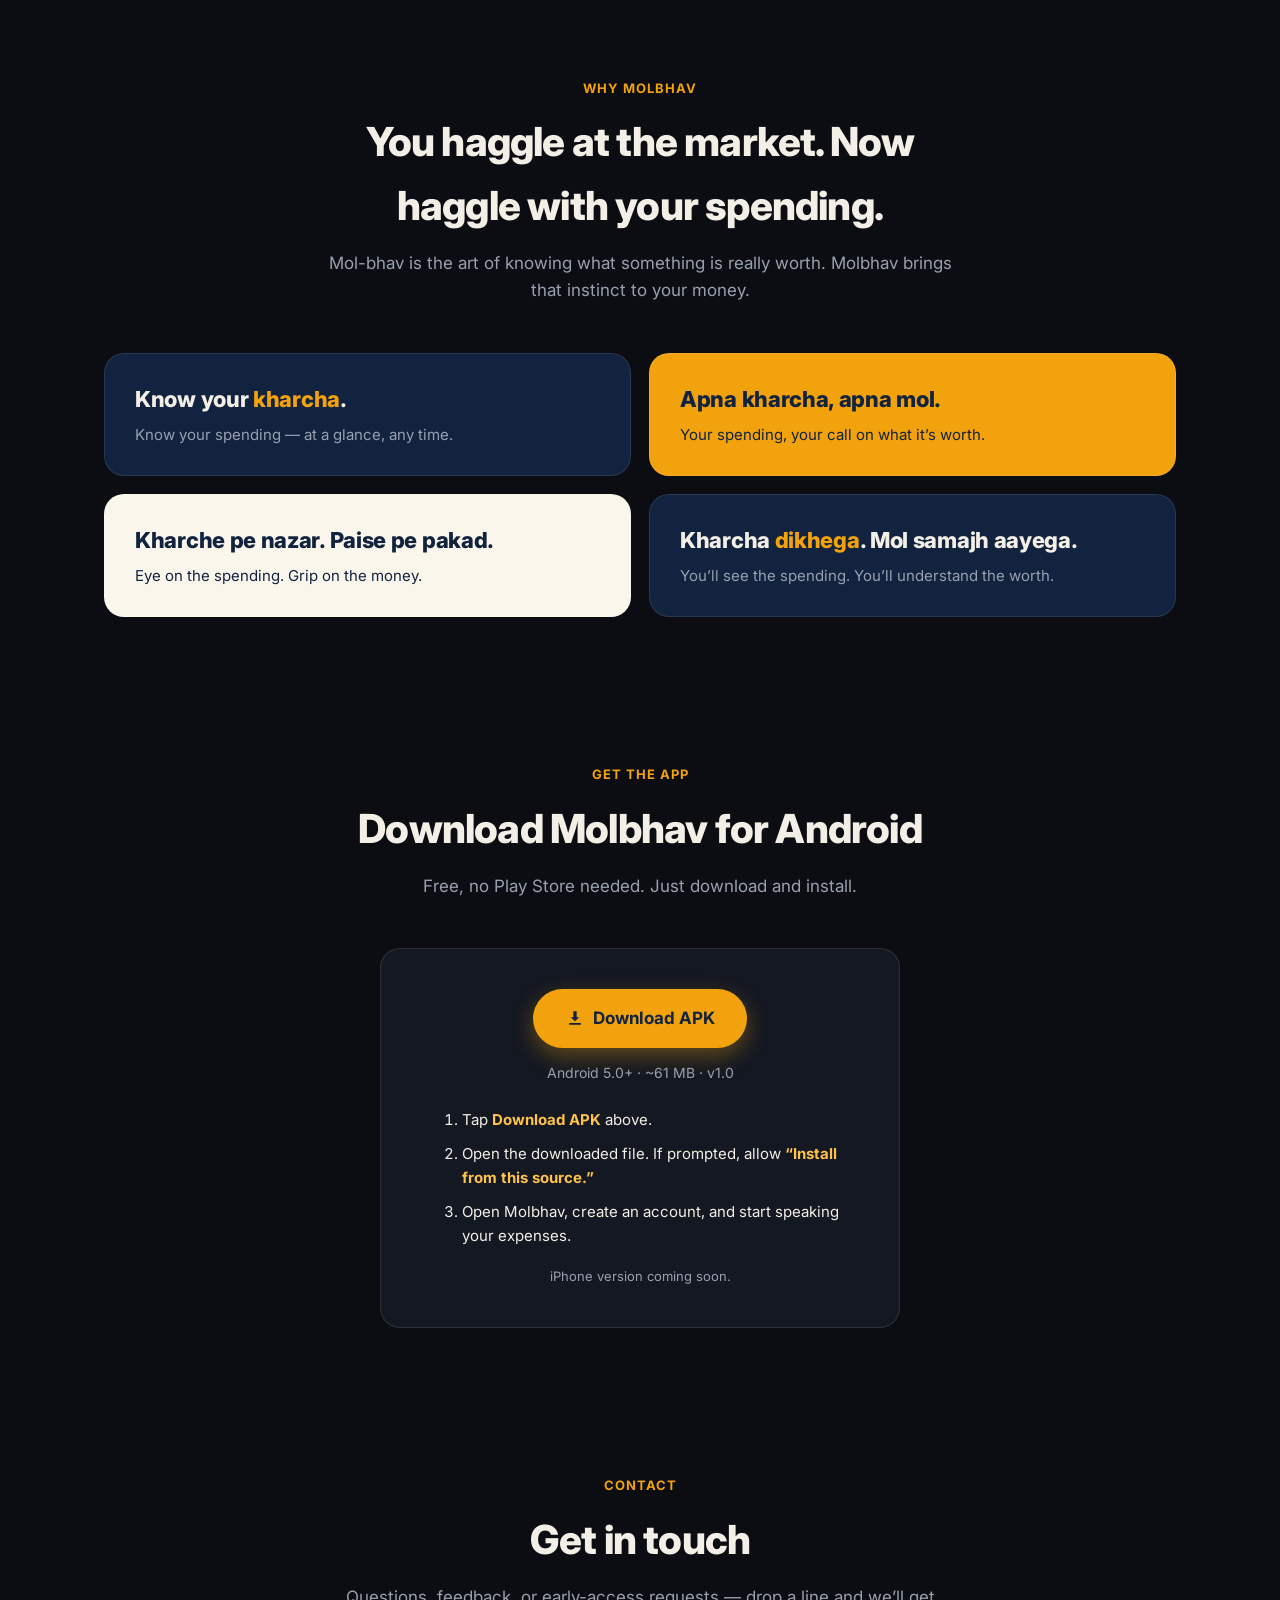
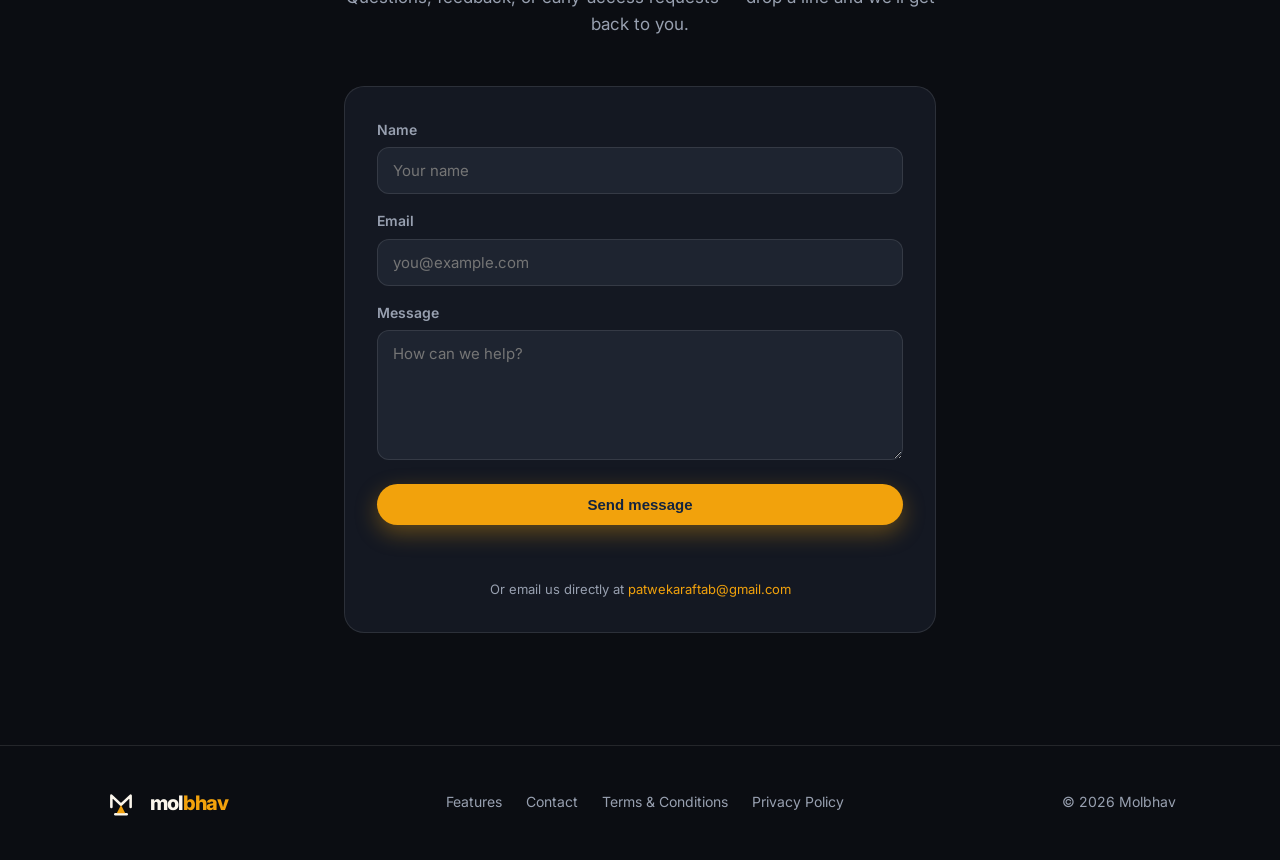
==== commit 8be5c509: "Add Android APK download (button + section) Ship the release APK (molbhav.apk) with a Download-for-A" ====
--- a/index.html
+++ b/index.html
@@ -31,8 +31,9 @@
       <nav class="nav-links">
         <a href="#features">Features</a>
         <a href="#why">Why Molbhav</a>
+        <a href="#download">Download</a>
         <a href="#contact">Contact</a>
-        <a class="btn btn-primary" href="#contact">Get in touch</a>
+        <a class="btn btn-primary" href="#download">Get the app</a>
       </nav>
     </div>
   </header>
@@ -57,9 +58,13 @@
       <h1 class="tagline">Har kharch ka <span class="accent">mol</span>.</h1>
       <p class="sub">Every expense has a worth. Just speak to log it, watch where your money really goes, and share a budget with your people.</p>
       <div class="hero-cta">
-        <a class="btn btn-primary" href="#contact">Get in touch</a>
+        <a class="btn btn-primary" href="molbhav.apk" download>
+          <svg width="18" height="18" viewBox="0 0 24 24" fill="currentColor" aria-hidden="true"><path d="M12 16l-5-5h3V4h4v7h3l-5 5zm-7 2h14v2H5v-2z"/></svg>
+          Download for Android
+        </a>
         <a class="btn btn-ghost" href="#features">See features</a>
       </div>
+      <p class="sub" style="margin-top:16px;font-size:14px">Free · Android APK · iPhone coming soon</p>
     </div>
   </section>
 
@@ -131,6 +136,30 @@
           <h3>Kharcha <span class="accent">dikhega</span>. Mol samajh aayega.</h3>
           <p>You’ll see the spending. You’ll understand the worth.</p>
         </div>
+      </div>
+    </div>
+  </section>
+
+  <!-- DOWNLOAD -->
+  <section id="download">
+    <div class="container">
+      <div class="section-head">
+        <span class="kicker">Get the app</span>
+        <h2>Download Molbhav for Android</h2>
+        <p>Free, no Play Store needed. Just download and install.</p>
+      </div>
+      <div class="download-card">
+        <a class="btn btn-primary btn-lg" href="molbhav.apk" download>
+          <svg width="20" height="20" viewBox="0 0 24 24" fill="currentColor" aria-hidden="true"><path d="M12 16l-5-5h3V4h4v7h3l-5 5zm-7 2h14v2H5v-2z"/></svg>
+          Download APK
+        </a>
+        <p class="dl-meta">Android 5.0+ · ~61 MB · v1.0</p>
+        <ol class="dl-steps">
+          <li>Tap <strong>Download APK</strong> above.</li>
+          <li>Open the downloaded file. If prompted, allow <strong>“Install from this source.”</strong></li>
+          <li>Open Molbhav, create an account, and start speaking your expenses.</li>
+        </ol>
+        <p class="dl-note">iPhone version coming soon.</p>
       </div>
     </div>
   </section>
--- a/assets/styles.css
+++ b/assets/styles.css
@@ -133,6 +133,22 @@
 .tag.gold h3, .tag.gold p, .tag.cream p { color: var(--ink); }
 .tag p { margin-top: 6px; font-size: 15px; color: var(--muted); }
 
+/* ---- download ---- */
+.download-card {
+  max-width: 520px; margin: 0 auto; text-align: center;
+  background: var(--surface); border: 1px solid var(--border);
+  border-radius: var(--radius); padding: 40px 32px;
+}
+.btn-lg { padding: 16px 32px; font-size: 17px; }
+.dl-meta { color: var(--muted); font-size: 14px; margin-top: 14px; }
+.dl-steps {
+  text-align: left; margin: 24px auto 0; max-width: 400px;
+  color: var(--text); padding-left: 22px;
+}
+.dl-steps li { margin-bottom: 10px; font-size: 15px; }
+.dl-steps strong { color: var(--marigold-light); }
+.dl-note { color: var(--muted); font-size: 13px; margin-top: 18px; }
+
 /* ---- contact ---- */
 .contact-wrap { max-width: 640px; margin: 0 auto; }
 form.contact {
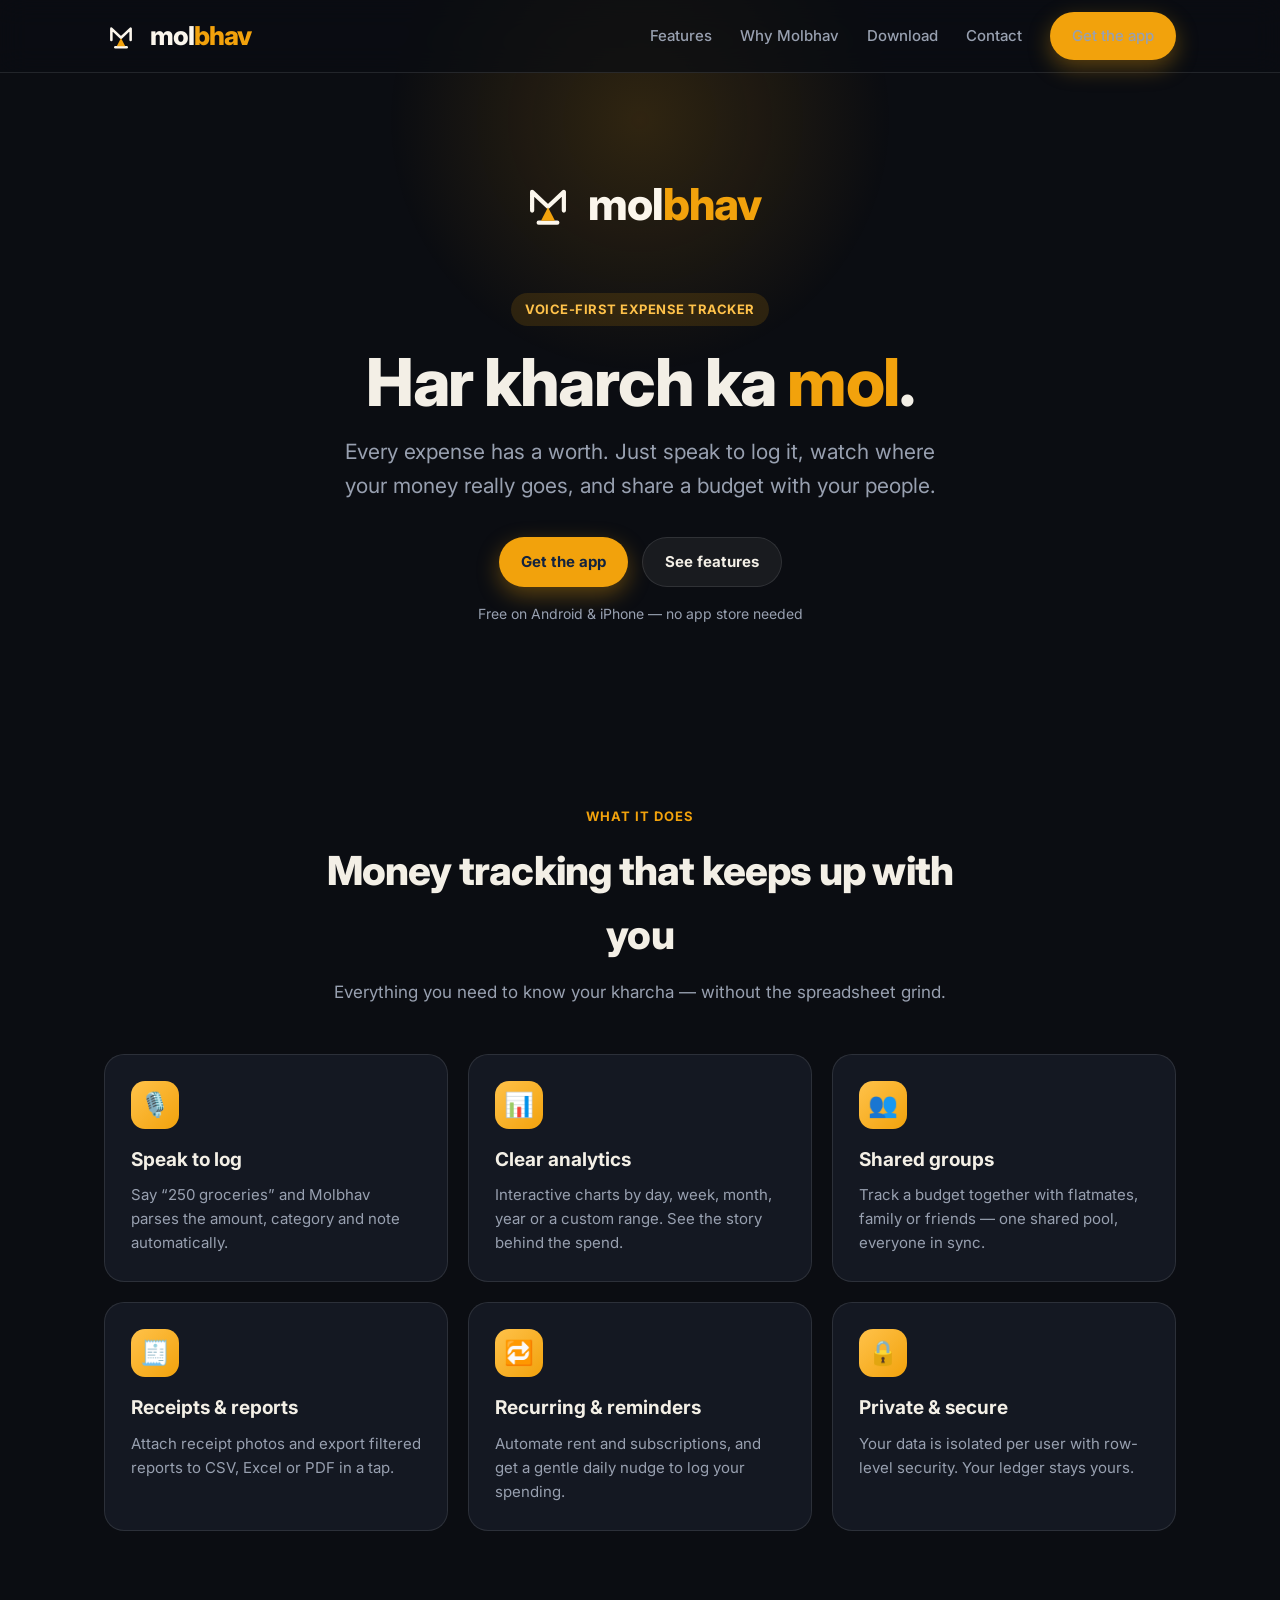
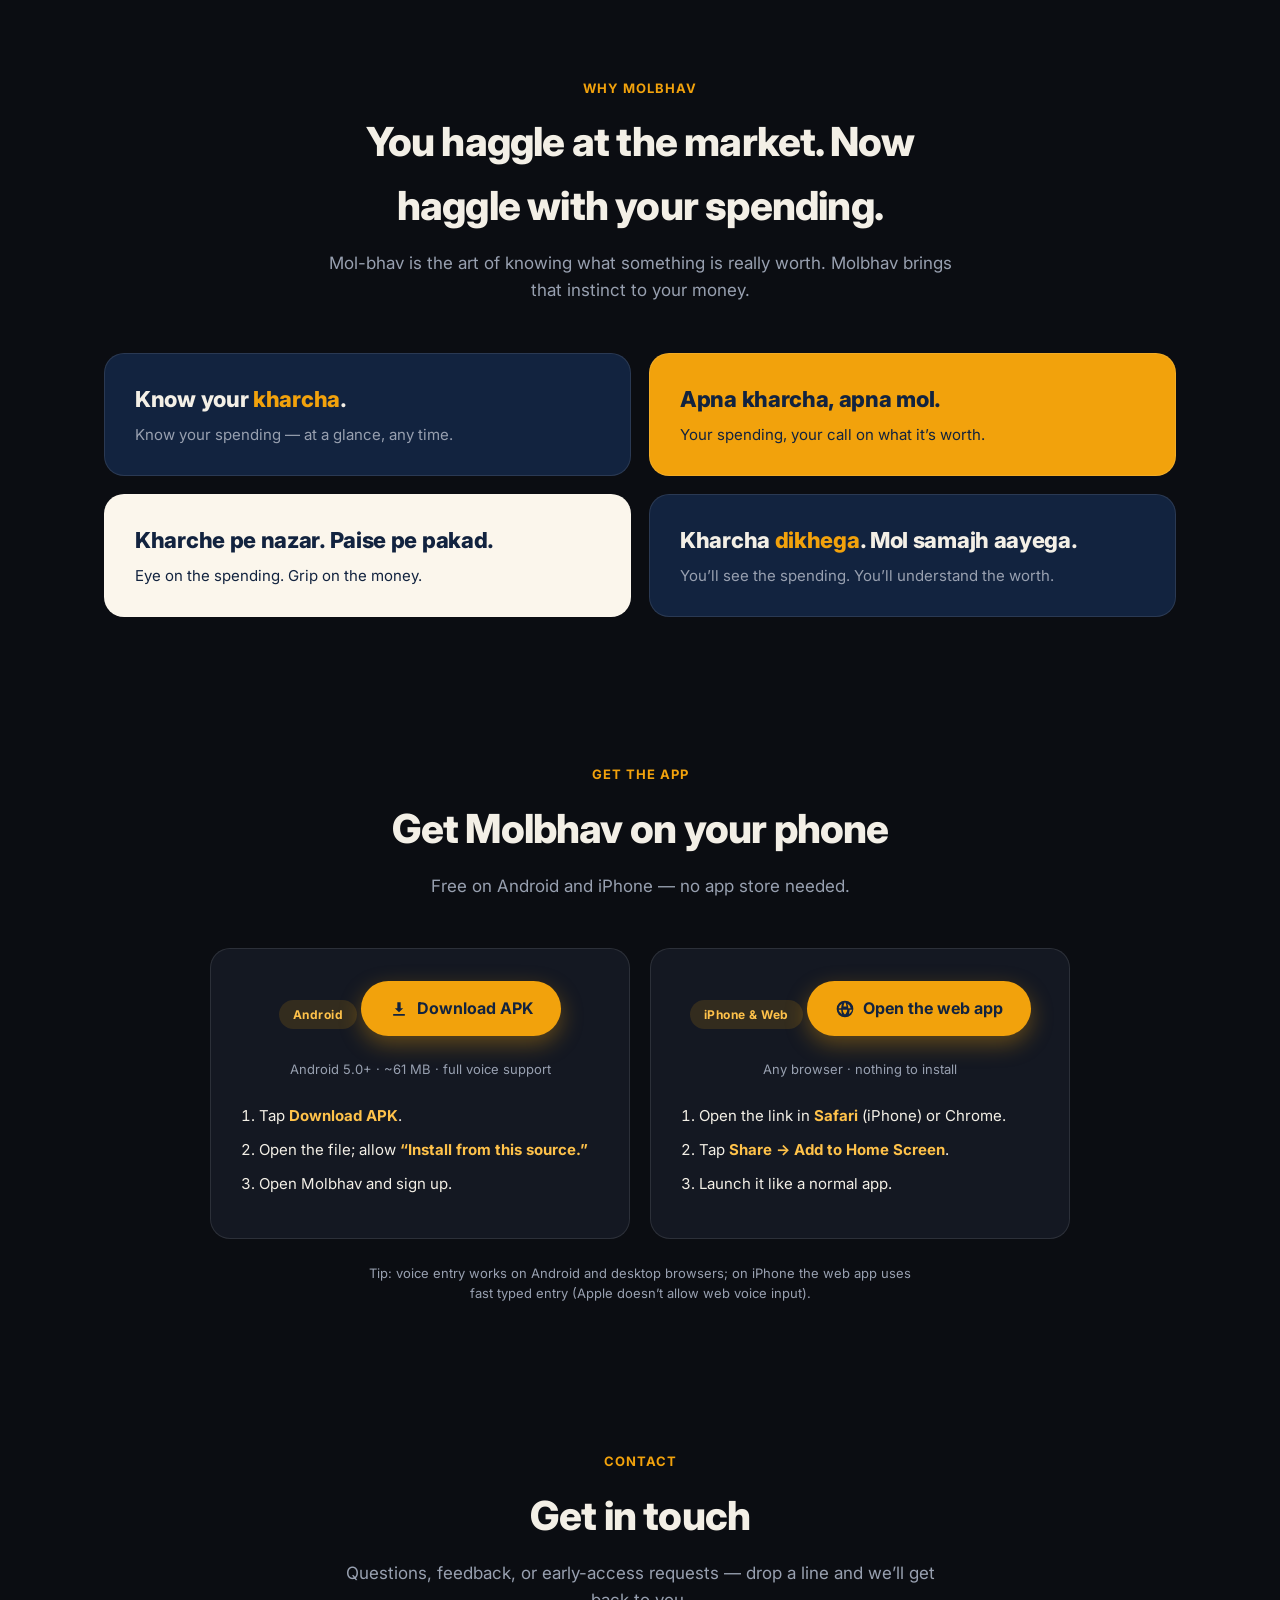
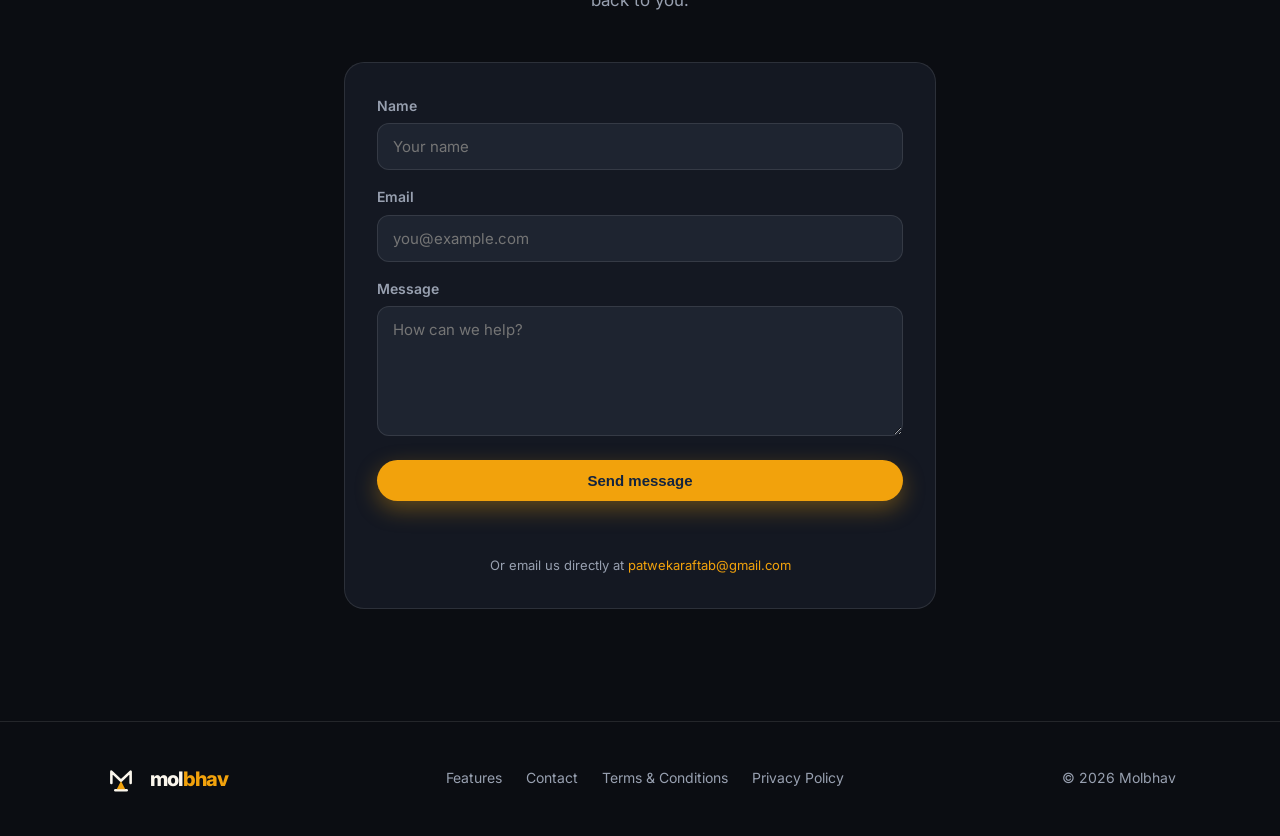
==== commit fdba16f3: "Add installable web app (PWA) + iPhone/Web download option Ship the Flutter web build under /app/ (i" ====
--- a/index.html
+++ b/index.html
@@ -58,13 +58,10 @@
       <h1 class="tagline">Har kharch ka <span class="accent">mol</span>.</h1>
       <p class="sub">Every expense has a worth. Just speak to log it, watch where your money really goes, and share a budget with your people.</p>
       <div class="hero-cta">
-        <a class="btn btn-primary" href="molbhav.apk" download>
-          <svg width="18" height="18" viewBox="0 0 24 24" fill="currentColor" aria-hidden="true"><path d="M12 16l-5-5h3V4h4v7h3l-5 5zm-7 2h14v2H5v-2z"/></svg>
-          Download for Android
-        </a>
+        <a class="btn btn-primary" href="#download">Get the app</a>
         <a class="btn btn-ghost" href="#features">See features</a>
       </div>
-      <p class="sub" style="margin-top:16px;font-size:14px">Free · Android APK · iPhone coming soon</p>
+      <p class="sub" style="margin-top:16px;font-size:14px">Free on Android &amp; iPhone — no app store needed</p>
     </div>
   </section>
 
@@ -145,22 +142,41 @@
     <div class="container">
       <div class="section-head">
         <span class="kicker">Get the app</span>
-        <h2>Download Molbhav for Android</h2>
-        <p>Free, no Play Store needed. Just download and install.</p>
-      </div>
-      <div class="download-card">
-        <a class="btn btn-primary btn-lg" href="molbhav.apk" download>
-          <svg width="20" height="20" viewBox="0 0 24 24" fill="currentColor" aria-hidden="true"><path d="M12 16l-5-5h3V4h4v7h3l-5 5zm-7 2h14v2H5v-2z"/></svg>
-          Download APK
-        </a>
-        <p class="dl-meta">Android 5.0+ · ~61 MB · v1.0</p>
-        <ol class="dl-steps">
-          <li>Tap <strong>Download APK</strong> above.</li>
-          <li>Open the downloaded file. If prompted, allow <strong>“Install from this source.”</strong></li>
-          <li>Open Molbhav, create an account, and start speaking your expenses.</li>
-        </ol>
-        <p class="dl-note">iPhone version coming soon.</p>
-      </div>
+        <h2>Get Molbhav on your phone</h2>
+        <p>Free on Android and iPhone — no app store needed.</p>
+      </div>
+      <div class="download-grid">
+        <div class="download-card">
+          <div class="dl-badge">Android</div>
+          <a class="btn btn-primary btn-lg" href="molbhav.apk" download>
+            <svg width="20" height="20" viewBox="0 0 24 24" fill="currentColor" aria-hidden="true"><path d="M12 16l-5-5h3V4h4v7h3l-5 5zm-7 2h14v2H5v-2z"/></svg>
+            Download APK
+          </a>
+          <p class="dl-meta">Android 5.0+ · ~61 MB · full voice support</p>
+          <ol class="dl-steps">
+            <li>Tap <strong>Download APK</strong>.</li>
+            <li>Open the file; allow <strong>“Install from this source.”</strong></li>
+            <li>Open Molbhav and sign up.</li>
+          </ol>
+        </div>
+        <div class="download-card">
+          <div class="dl-badge">iPhone &amp; Web</div>
+          <a class="btn btn-primary btn-lg" href="app/">
+            <svg width="20" height="20" viewBox="0 0 24 24" fill="currentColor" aria-hidden="true"><path d="M12 2a10 10 0 100 20 10 10 0 000-20zm6.9 9h-3a15.6 15.6 0 00-1-5.2A8 8 0 0118.9 11zM12 4c.9 1.2 1.6 3.1 1.8 5H10.2C10.4 7.1 11.1 5.2 12 4zM4.3 13h3.1c.1 1.9.5 3.7 1 5.2A8 8 0 014.3 13zm3.1-2H4.3a8 8 0 014.1-5.2c-.5 1.5-.9 3.3-1 5.2zm1.9 2h5.4c-.2 2.1-.9 4.1-2.7 5.6-1.8-1.5-2.5-3.5-2.7-5.6zm7.3 5.2c.5-1.5.9-3.3 1-5.2h3.1a8 8 0 01-4.1 5.2z"/></svg>
+            Open the web app
+          </a>
+          <p class="dl-meta">Any browser · nothing to install</p>
+          <ol class="dl-steps">
+            <li>Open the link in <strong>Safari</strong> (iPhone) or Chrome.</li>
+            <li>Tap <strong>Share → Add to Home Screen</strong>.</li>
+            <li>Launch it like a normal app.</li>
+          </ol>
+        </div>
+      </div>
+      <p class="dl-note" style="text-align:center;max-width:560px;margin:24px auto 0">
+        Tip: voice entry works on Android and desktop browsers; on iPhone the web
+        app uses fast typed entry (Apple doesn’t allow web voice input).
+      </p>
     </div>
   </section>
 
--- a/assets/styles.css
+++ b/assets/styles.css
@@ -134,13 +134,23 @@
 .tag p { margin-top: 6px; font-size: 15px; color: var(--muted); }
 
 /* ---- download ---- */
+.download-grid {
+  display: grid; gap: 20px; grid-template-columns: 1fr 1fr;
+  max-width: 860px; margin: 0 auto;
+}
 .download-card {
-  max-width: 520px; margin: 0 auto; text-align: center;
+  text-align: center;
   background: var(--surface); border: 1px solid var(--border);
-  border-radius: var(--radius); padding: 40px 32px;
-}
-.btn-lg { padding: 16px 32px; font-size: 17px; }
-.dl-meta { color: var(--muted); font-size: 14px; margin-top: 14px; }
+  border-radius: var(--radius); padding: 32px 26px;
+}
+.dl-badge {
+  display: inline-block; padding: 5px 14px; border-radius: 999px;
+  background: rgba(242, 162, 12, 0.14); color: var(--marigold-light);
+  font-size: 12px; font-weight: 700; letter-spacing: 0.5px; margin-bottom: 18px;
+}
+.btn-lg { padding: 15px 28px; font-size: 16px; }
+.dl-meta { color: var(--muted); font-size: 13px; margin-top: 12px; }
+@media (max-width: 680px) { .download-grid { grid-template-columns: 1fr; } }
 .dl-steps {
   text-align: left; margin: 24px auto 0; max-width: 400px;
   color: var(--text); padding-left: 22px;
